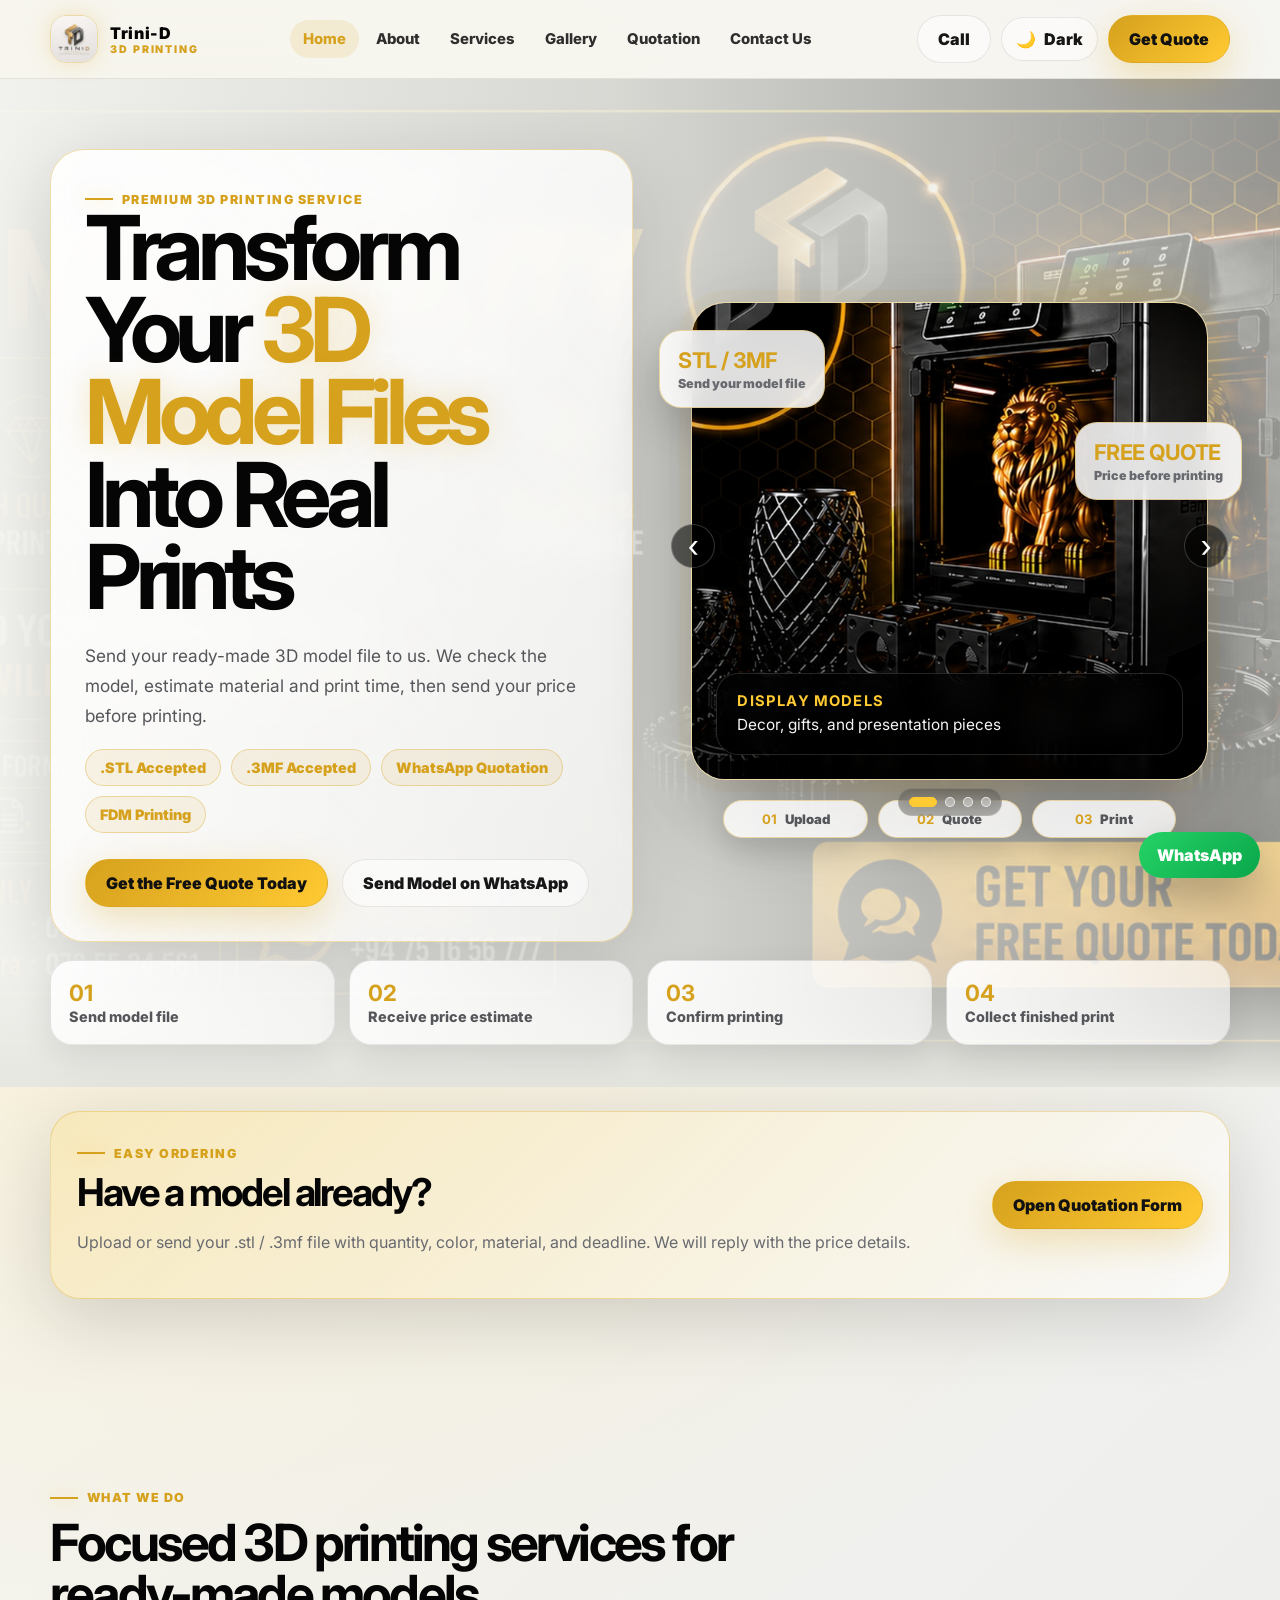
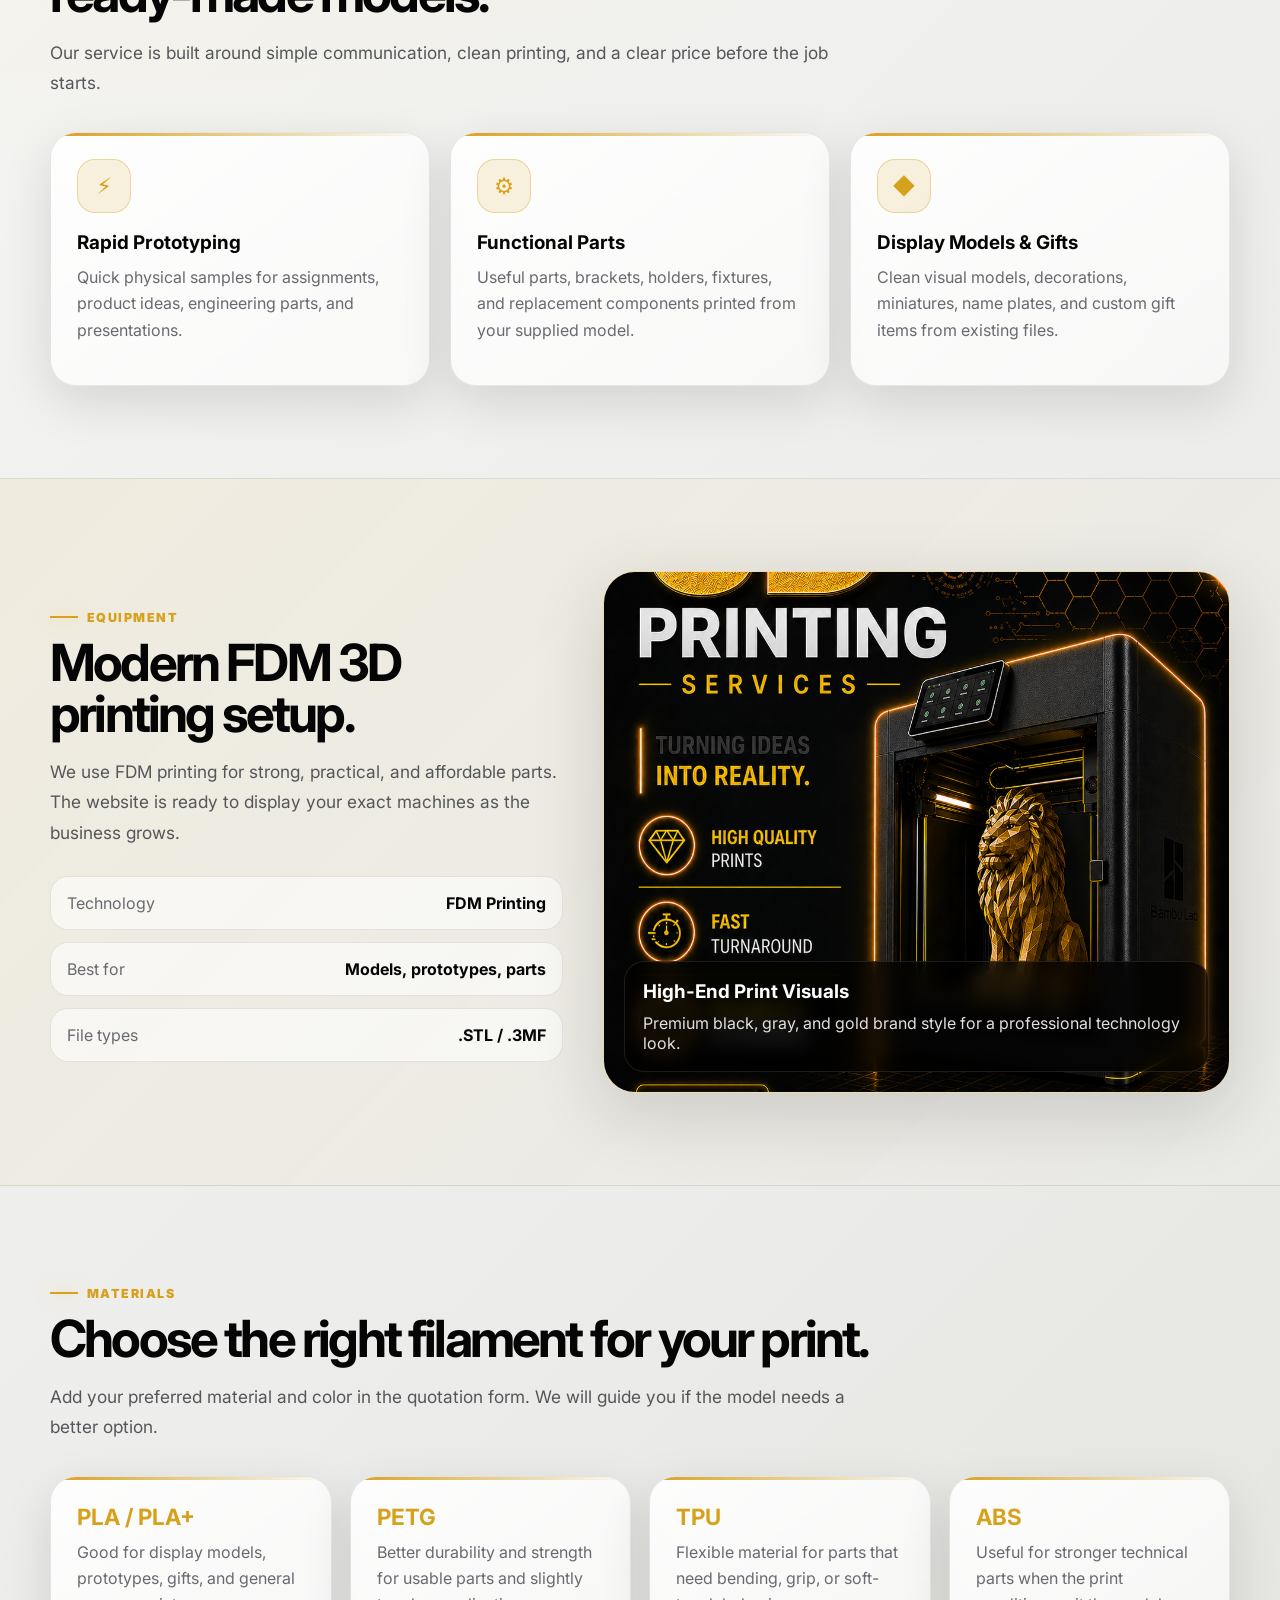
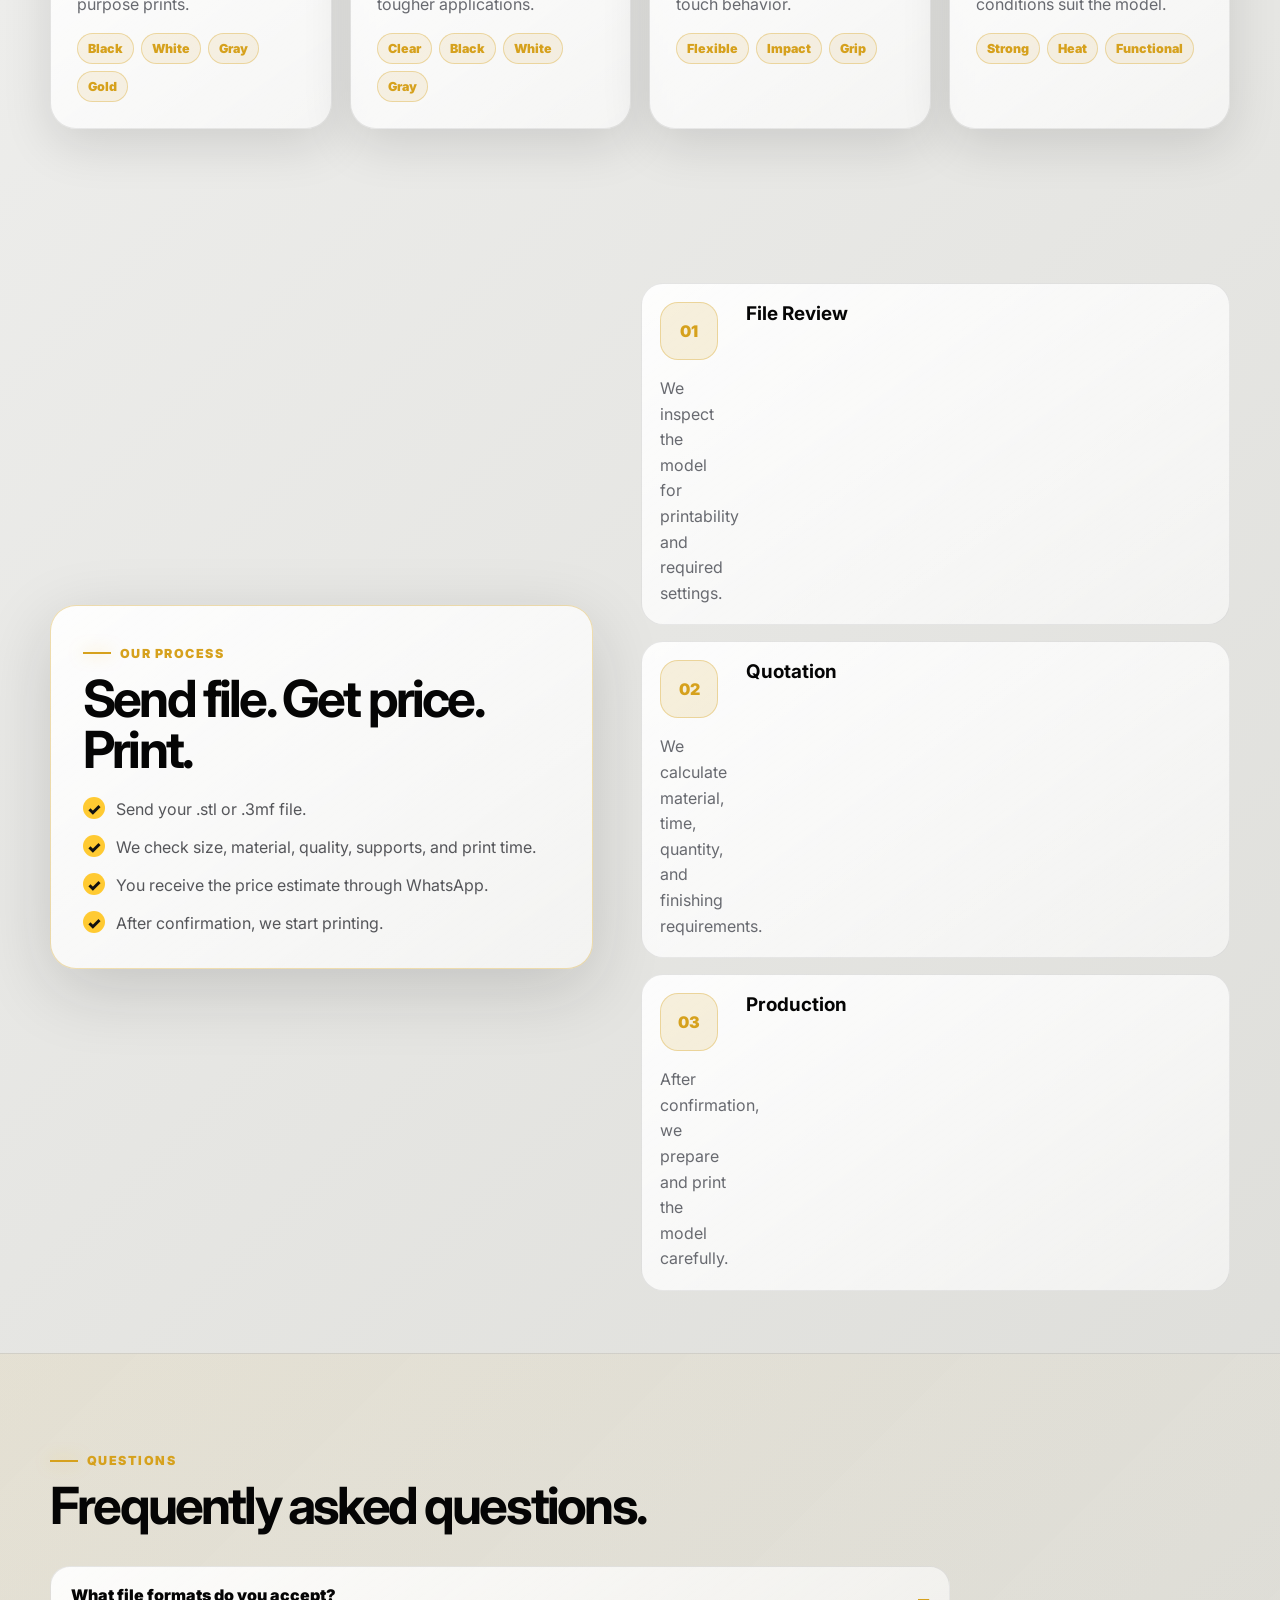
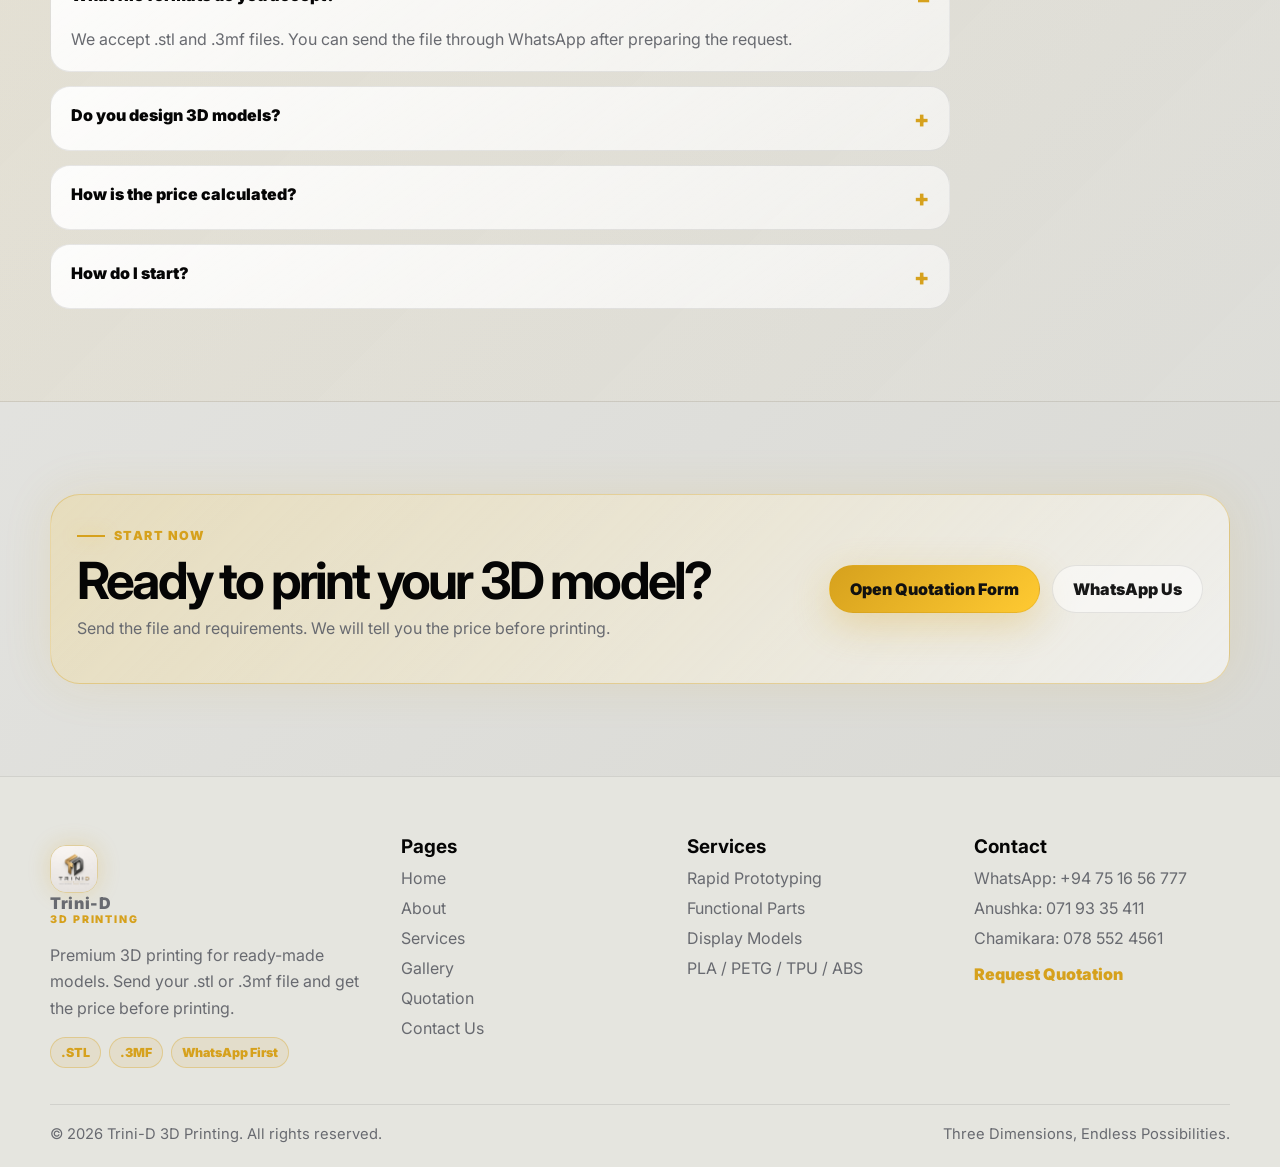
==== index.html @ e6202854 "first upload" ====
<!DOCTYPE html>
<html lang="en" data-theme="light">
<head>
  <meta charset="UTF-8" />
  <meta name="viewport" content="width=device-width, initial-scale=1.0" />
  <meta name="description" content="Premium 3D printing service for ready-made STL and 3MF model files in Sri Lanka." />
  <title>Trini-D 3D Printing Services | Home</title>
  <link rel="preconnect" href="https://fonts.googleapis.com">
  <link rel="preconnect" href="https://fonts.gstatic.com" crossorigin>
  <link href="https://fonts.googleapis.com/css2?family=Inter:wght@400;500;600;700;800;900&display=swap" rel="stylesheet">
  <link rel="stylesheet" href="styles.css" />
</head>
<body>
<header class="site-header" id="top">
  <div class="container nav">
    <a class="brand" href="index.html" aria-label="Trini-D home">
      <img src="assets/logo.jpg" class="brand-logo" alt="Trini-D logo" />
      <span>Trini-D <small>3D PRINTING</small></span>
    </a>
    <nav class="nav-links" aria-label="Primary navigation"><a href="index.html" class="nav-link" data-nav>Home</a><a href="about.html" class="nav-link" data-nav>About</a><a href="services.html" class="nav-link" data-nav>Services</a><a href="gallery.html" class="nav-link" data-nav>Gallery</a><a href="quotation.html" class="nav-link" data-nav>Quotation</a><a href="contact.html" class="nav-link" data-nav>Contact Us</a></nav>
    <div class="nav-cta">
      <a class="btn ghost hide-sm" href="tel:0719335411">Call</a>
      <button class="theme-toggle" id="themeToggle" type="button" aria-label="Switch to dark mode" aria-pressed="false">
        <span class="theme-icon" aria-hidden="true">🌙</span>
        <span class="theme-text">Dark</span>
      </button>
      <a class="btn primary" href="quotation.html">Get Quote</a>
      <button class="menu-btn" id="menuBtn" type="button" aria-label="Open menu" aria-expanded="false">Menu</button>
    </div>
  </div>
  <div class="mobile-menu" id="mobileMenu"><a href="index.html" data-nav>Home</a><a href="about.html" data-nav>About</a><a href="services.html" data-nav>Services</a><a href="gallery.html" data-nav>Gallery</a><a href="quotation.html" data-nav>Quotation</a><a href="contact.html" data-nav>Contact Us</a></div>
</header>

<main>
  <section class="hero" id="home">
    <div class="container hero-grid">
      <div class="hero-card reveal-up">
        <span class="eyebrow">Premium 3D Printing Service</span>
        <h1>Transform Your <span class="gold">3D Model Files</span> Into Real Prints</h1>
        <p class="lead">Send your ready-made 3D model file to us. We check the model, estimate material and print time, then send your price before printing.</p>
        <div class="pill-list">
          <span class="pill">.STL Accepted</span><span class="pill">.3MF Accepted</span><span class="pill">WhatsApp Quotation</span><span class="pill">FDM Printing</span>
        </div>
        <div class="hero-actions">
          <a href="quotation.html" class="btn primary">Get the Free Quote Today</a>
          <a href="https://wa.me/94751656777" target="_blank" class="btn ghost" rel="noopener">Send Model on WhatsApp</a>
        </div>
      </div>
      <div class="hero-visual pro-hero-visual reveal-up" aria-label="3D Print Pro style auto slideshow of 3D printed items">
        <div class="pro-showcase" data-slideshow data-interval="3200">
          <div class="showcase-bg-ring" aria-hidden="true"></div>
          <div class="showcase-grid-glow" aria-hidden="true"></div>

          <div class="showcase-badge badge-file">
            <strong>STL / 3MF</strong>
            <span>Send your model file</span>
          </div>
          <div class="showcase-badge badge-quote">
            <strong>Free Quote</strong>
            <span>Price before printing</span>
          </div>

          <figure class="print-slide pro-slide active">
            <img src="assets/hero-slide-lion-printer.jpg" alt="Golden lion 3D print inside a printer" />
            <figcaption><b>Display Models</b><span>Decor, gifts, and presentation pieces</span></figcaption>
          </figure>
          <figure class="print-slide pro-slide">
            <img src="assets/hero-slide-functional-parts.jpg" alt="Functional 3D printed mechanical parts" />
            <figcaption><b>Functional Parts</b><span>Brackets, holders, fixtures, and prototypes</span></figcaption>
          </figure>
          <figure class="print-slide pro-slide">
            <img src="assets/hero-slide-golden-lion.jpg" alt="Gold 3D printed lion display model" />
            <figcaption><b>Premium Finish</b><span>Clean detail for eye-catching models</span></figcaption>
          </figure>
          <figure class="print-slide pro-slide">
            <img src="assets/hero-slide-display-model.jpg" alt="3D printed model showcase" />
            <figcaption><b>Ready to Print</b><span>Upload your model, get the price, then print</span></figcaption>
          </figure>

          <button class="slide-control prev" type="button" aria-label="Previous 3D printed item">‹</button>
          <button class="slide-control next" type="button" aria-label="Next 3D printed item">›</button>
          <div class="slide-dots" aria-label="Slideshow controls"></div>

          <div class="showcase-steps" aria-hidden="true">
            <span><b>01</b> Upload</span>
            <span><b>02</b> Quote</span>
            <span><b>03</b> Print</span>
          </div>
        </div>
      </div>
    </div>
    <div class="container hero-metrics reveal-up">
      <div><b>01</b><span>Send model file</span></div>
      <div><b>02</b><span>Receive price estimate</span></div>
      <div><b>03</b><span>Confirm printing</span></div>
      <div><b>04</b><span>Collect finished print</span></div>
    </div>
  </section>

  <section class="section no-top">
    <div class="container launch-card reveal-up">
      <div>
        <span class="eyebrow">Easy Ordering</span>
        <h2>Have a model already?</h2>
        <p class="muted">Upload or send your .stl / .3mf file with quantity, color, material, and deadline. We will reply with the price details.</p>
      </div>
      <a href="quotation.html" class="btn primary">Open Quotation Form</a>
    </div>
  </section>

  <section class="section" id="services-preview">
    <div class="container">
      <div class="section-head reveal-up">
        <span class="eyebrow">What We Do</span>
        <h2>Focused 3D printing services for ready-made models.</h2>
        <p class="lead">Our service is built around simple communication, clean printing, and a clear price before the job starts.</p>
      </div>
      <div class="card-grid reveal-up">
        <article class="service-card" id="rapid"><div class="icon">⚡</div><h3>Rapid Prototyping</h3><p class="muted">Quick physical samples for assignments, product ideas, engineering parts, and presentations.</p></article>
        <article class="service-card" id="parts"><div class="icon">⚙</div><h3>Functional Parts</h3><p class="muted">Useful parts, brackets, holders, fixtures, and replacement components printed from your supplied model.</p></article>
        <article class="service-card" id="models"><div class="icon">◆</div><h3>Display Models & Gifts</h3><p class="muted">Clean visual models, decorations, miniatures, name plates, and custom gift items from existing files.</p></article>
      </div>
    </div>
  </section>

  <section class="section alt-section">
    <div class="container equipment-grid">
      <div class="reveal-up">
        <span class="eyebrow">Equipment</span>
        <h2>Modern FDM 3D printing setup.</h2>
        <p class="lead">We use FDM printing for strong, practical, and affordable parts. The website is ready to display your exact machines as the business grows.</p>
        <div class="spec-list">
          <div><span>Technology</span><b>FDM Printing</b></div>
          <div><span>Best for</span><b>Models, prototypes, parts</b></div>
          <div><span>File types</span><b>.STL / .3MF</b></div>
        </div>
      </div>
      <div class="machine-card reveal-up">
        <img src="assets/printer-lion.png" alt="3D printer with golden lion model" />
        <div class="machine-copy"><h3>High-End Print Visuals</h3><p>Premium black, gray, and gold brand style for a professional technology look.</p></div>
      </div>
    </div>
  </section>

  <section class="section" id="materials">
    <div class="container">
      <div class="section-head reveal-up">
        <span class="eyebrow">Materials</span>
        <h2>Choose the right filament for your print.</h2>
        <p class="lead">Add your preferred material and color in the quotation form. We will guide you if the model needs a better option.</p>
      </div>
      <div class="material-grid reveal-up">
        <article class="material-card"><h3>PLA / PLA+</h3><p>Good for display models, prototypes, gifts, and general purpose prints.</p><div><span>Black</span><span>White</span><span>Gray</span><span>Gold</span></div></article>
        <article class="material-card"><h3>PETG</h3><p>Better durability and strength for usable parts and slightly tougher applications.</p><div><span>Clear</span><span>Black</span><span>White</span><span>Gray</span></div></article>
        <article class="material-card"><h3>TPU</h3><p>Flexible material for parts that need bending, grip, or soft-touch behavior.</p><div><span>Flexible</span><span>Impact</span><span>Grip</span></div></article>
        <article class="material-card"><h3>ABS</h3><p>Useful for stronger technical parts when the print conditions suit the model.</p><div><span>Strong</span><span>Heat</span><span>Functional</span></div></article>
      </div>
    </div>
  </section>

  <section class="section compact">
    <div class="container split">
      <div class="glass-panel reveal-up">
        <span class="eyebrow">Our Process</span>
        <h2>Send file. Get price. Print.</h2>
        <div class="check-list">
          <div>Send your .stl or .3mf file.</div>
          <div>We check size, material, quality, supports, and print time.</div>
          <div>You receive the price estimate through WhatsApp.</div>
          <div>After confirmation, we start printing.</div>
        </div>
      </div>
      <div class="process-timeline reveal-up">
        <article><span>01</span><h3>File Review</h3><p>We inspect the model for printability and required settings.</p></article>
        <article><span>02</span><h3>Quotation</h3><p>We calculate material, time, quantity, and finishing requirements.</p></article>
        <article><span>03</span><h3>Production</h3><p>After confirmation, we prepare and print the model carefully.</p></article>
      </div>
    </div>
  </section>

  <section class="section alt-section">
    <div class="container">
      <div class="section-head reveal-up">
        <span class="eyebrow">Questions</span>
        <h2>Frequently asked questions.</h2>
      </div>
      <div class="faq reveal-up">
        <details open><summary>What file formats do you accept?</summary><p>We accept .stl and .3mf files. You can send the file through WhatsApp after preparing the request.</p></details>
        <details><summary>Do you design 3D models?</summary><p>Our website focuses on printing ready-made 3D model files. Customers should send the model they want to print.</p></details>
        <details><summary>How is the price calculated?</summary><p>Price depends on material type, model size, filament amount, print time, quantity, and complexity.</p></details>
        <details><summary>How do I start?</summary><p>Open the quotation form or message us on WhatsApp with your model file and requirements.</p></details>
      </div>
    </div>
  </section>

  <section class="section">
    <div class="container">
      <div class="quote-strip reveal-up">
        <div><span class="eyebrow">Start Now</span><h2>Ready to print your 3D model?</h2><p class="muted">Send the file and requirements. We will tell you the price before printing.</p></div>
        <div class="quote-actions"><a href="quotation.html" class="btn primary">Open Quotation Form</a><a href="https://wa.me/94751656777" class="btn ghost" target="_blank" rel="noopener">WhatsApp Us</a></div>
      </div>
    </div>
  </section>
</main>
<a class="floating-whatsapp" href="https://wa.me/94751656777" target="_blank" rel="noopener" aria-label="Chat on WhatsApp">
  <span>WhatsApp</span>
</a>
<footer class="footer">
  <div class="container footer-grid">
    <div>
      <a class="brand" href="index.html"><img src="assets/logo.jpg" class="brand-logo" alt="Trini-D logo"><span>Trini-D <small>3D PRINTING</small></span></a>
      <p class="muted footer-text">Premium 3D printing for ready-made models. Send your .stl or .3mf file and get the price before printing.</p>
      <div class="social-pills"><span>.STL</span><span>.3MF</span><span>WhatsApp First</span></div>
    </div>
    <div>
      <h3>Pages</h3>
      <a href="index.html">Home</a><a href="about.html">About</a><a href="services.html">Services</a><a href="gallery.html">Gallery</a><a href="quotation.html">Quotation</a><a href="contact.html">Contact Us</a>
    </div>
    <div>
      <h3>Services</h3>
      <a href="services.html#rapid">Rapid Prototyping</a>
      <a href="services.html#parts">Functional Parts</a>
      <a href="services.html#models">Display Models</a>
      <a href="services.html#materials">PLA / PETG / TPU / ABS</a>
    </div>
    <div>
      <h3>Contact</h3>
      <a href="https://wa.me/94751656777" target="_blank" rel="noopener">WhatsApp: +94 75 16 56 777</a>
      <a href="tel:0719335411">Anushka: 071 93 35 411</a>
      <a href="tel:0785524561">Chamikara: 078 552 4561</a>
      <a href="quotation.html" class="footer-quote">Request Quotation</a>
    </div>
  </div>
  <div class="container footer-bottom">
    <span>© <span id="year"></span> Trini-D 3D Printing. All rights reserved.</span>
    <span>Three Dimensions, Endless Possibilities.</span>
  </div>
</footer>
<script src="script.js"></script>
</body>
</html>
---- styles.css ----
:root{
  color-scheme:light;
  --black:#070707;
  --black-2:#101010;
  --graphite:#1b1b1d;
  --gray:#7f7f7f;
  --soft-gray:#f4f4f1;
  --white:#ffffff;
  --gold:#d6a11d;
  --gold-2:#ffca32;
  --yellow:#ffe06a;
  --text:#151515;
  --text-strong:#050505;
  --text-soft:#55565a;
  --muted:#686a70;
  --page-bg:radial-gradient(circle at 12% 8%,rgba(255,202,50,.22),transparent 23%),linear-gradient(135deg,#fafaf7 0%,#ededeb 44%,#d7d7d2 100%);
  --section-bg:transparent;
  --card-bg:linear-gradient(145deg,rgba(255,255,255,.9),rgba(255,255,255,.55));
  --card-bg-strong:rgba(255,255,255,.9);
  --header-bg:rgba(246,246,242,.82);
  --mobile-bg:rgba(255,255,255,.97);
  --footer-bg:#e5e5df;
  --line:rgba(214,161,29,.34);
  --line-soft:rgba(20,20,20,.09);
  --glass:rgba(255,255,255,.58);
  --shadow:0 20px 70px rgba(25,25,25,.16);
  --radius:26px;
  --radius-sm:18px;
  --max:1180px;
  --hero-bg:linear-gradient(90deg,rgba(246,246,242,.98) 0%,rgba(239,239,234,.9) 48%,rgba(239,239,234,.62)),url('assets/banner-dark.png') center/cover no-repeat;
  --hero-fade:linear-gradient(transparent,#e7e7e2);
  --input-bg:rgba(255,255,255,.74);
  --input-text:#151515;
  --input-border:rgba(20,20,20,.12);
  --btn-ghost-bg:rgba(255,255,255,.52);
  --btn-ghost-text:#171717;
  --nav-link:#2e2e2e;
}
:root[data-theme="dark"]{
  color-scheme:dark;
  --text:#ffffff;
  --text-strong:#ffffff;
  --text-soft:#d7d7d7;
  --muted:#b8b8b8;
  --page-bg:radial-gradient(circle at 12% 8%,rgba(214,161,29,.16),transparent 25%),linear-gradient(135deg,#050505,#121212 45%,#1f1f21);
  --card-bg:linear-gradient(145deg,rgba(255,255,255,.08),rgba(255,255,255,.025));
  --card-bg-strong:rgba(10,10,10,.92);
  --header-bg:rgba(6,6,6,.72);
  --mobile-bg:rgba(10,10,10,.96);
  --footer-bg:#050505;
  --line:rgba(214,161,29,.3);
  --line-soft:rgba(255,255,255,.08);
  --glass:rgba(255,255,255,.06);
  --shadow:0 20px 80px rgba(0,0,0,.35);
  --hero-bg:linear-gradient(90deg,rgba(0,0,0,.92) 0%,rgba(0,0,0,.7) 48%,rgba(0,0,0,.28)),url('assets/banner-dark.png') center/cover no-repeat;
  --hero-fade:linear-gradient(transparent,var(--black));
  --input-bg:rgba(255,255,255,.06);
  --input-text:#ffffff;
  --input-border:rgba(255,255,255,.12);
  --btn-ghost-bg:rgba(255,255,255,.05);
  --btn-ghost-text:#ffffff;
  --nav-link:#dedede;
}
*{box-sizing:border-box}
html{scroll-behavior:smooth}
body{margin:0;font-family:'Inter',system-ui,-apple-system,BlinkMacSystemFont,'Segoe UI',sans-serif;background:var(--page-bg);color:var(--text);overflow-x:hidden;transition:background .25s ease,color .25s ease}
a{color:inherit;text-decoration:none}img{max-width:100%;display:block}button,input,select,textarea{font:inherit}.container{width:min(var(--max),calc(100% - 36px));margin:auto}.section{padding:92px 0;position:relative}.section.compact{padding:62px 0}.section.no-top{padding-top:24px}.alt-section{background:linear-gradient(135deg,rgba(214,161,29,.08),rgba(255,255,255,.05));border-block:1px solid var(--line-soft)}.eyebrow{display:inline-flex;gap:9px;align-items:center;color:var(--gold);text-transform:uppercase;font-weight:900;letter-spacing:.12em;font-size:.78rem}.eyebrow:before{content:"";width:28px;height:2px;background:var(--gold);box-shadow:0 0 15px rgba(255,202,50,.55)}h1,h2,h3,p{margin-top:0}h1{font-size:clamp(3rem,7vw,6.8rem);line-height:.92;letter-spacing:-.07em;margin-bottom:22px;color:var(--text-strong)}h2{font-size:clamp(2rem,4vw,4.1rem);line-height:1;letter-spacing:-.055em;margin:12px 0 18px;color:var(--text-strong)}h3{font-size:1.18rem;margin-bottom:10px;color:var(--text-strong)}.gold{color:var(--gold);text-shadow:0 0 30px rgba(214,161,29,.26)}.lead{font-size:1.08rem;line-height:1.75;color:var(--text-soft)}.muted{color:var(--muted);line-height:1.65}.section-head{max-width:820px;margin-bottom:34px}.btn{display:inline-flex;align-items:center;justify-content:center;gap:10px;border-radius:999px;padding:13px 20px;font-weight:900;border:1px solid var(--line);transition:.22s ease;cursor:pointer}.btn.primary{background:linear-gradient(135deg,var(--gold),var(--gold-2));color:#111;box-shadow:0 12px 38px rgba(214,161,29,.3)}.btn.primary:hover{transform:translateY(-2px);box-shadow:0 18px 48px rgba(214,161,29,.42)}.btn.ghost{background:var(--btn-ghost-bg);color:var(--btn-ghost-text);border-color:var(--line-soft)}.btn.ghost:hover{border-color:var(--gold);color:var(--gold)}
.site-header{position:sticky;top:0;z-index:50;background:var(--header-bg);backdrop-filter:blur(22px);border-bottom:1px solid var(--line-soft)}.nav{height:78px;display:flex;align-items:center;justify-content:space-between;gap:18px}.brand{display:flex;align-items:center;gap:12px;font-weight:900;letter-spacing:.04em;color:var(--text-strong)}.brand-logo{width:48px;height:48px;border-radius:16px;object-fit:cover;border:1px solid var(--line);box-shadow:0 0 22px rgba(214,161,29,.22)}.brand small{display:block;font-size:.66rem;color:var(--gold);letter-spacing:.18em}.nav-links{display:flex;align-items:center;gap:4px}.nav-link{padding:10px 13px;border-radius:999px;font-weight:800;color:var(--nav-link);font-size:.93rem}.nav-link:hover,.nav-link.active{background:rgba(214,161,29,.13);color:var(--gold)}.nav-cta{display:flex;align-items:center;gap:10px}.theme-toggle,.menu-btn{border:1px solid var(--line-soft);background:var(--btn-ghost-bg);color:var(--btn-ghost-text);border-radius:999px;padding:11px 14px;font-weight:900;cursor:pointer;display:inline-flex;align-items:center;gap:8px}.theme-toggle:hover,.menu-btn:hover{border-color:var(--gold);color:var(--gold)}.menu-btn{display:none}.mobile-menu{display:none;background:var(--mobile-bg);border-bottom:1px solid var(--line-soft);padding:12px 18px}.mobile-menu.show{display:grid}.mobile-menu a{padding:14px;border-radius:16px;font-weight:900}.mobile-menu a.active,.mobile-menu a:hover{background:rgba(214,161,29,.12);color:var(--gold)}
.hero{min-height:calc(100vh - 78px);display:grid;align-items:center;padding:70px 0 42px;background:var(--hero-bg);position:relative;overflow:hidden}.hero:after{content:"";position:absolute;inset:auto 0 0;height:130px;background:var(--hero-fade);pointer-events:none}.hero-grid{display:grid;grid-template-columns:1.02fr .98fr;gap:36px;align-items:center;position:relative;z-index:1}.hero-card{border:1px solid var(--line);background:var(--card-bg);padding:34px;border-radius:34px;box-shadow:var(--shadow);backdrop-filter:blur(14px)}.hero-actions{display:flex;gap:14px;flex-wrap:wrap;margin-top:26px}.hero-visual{min-height:500px;position:relative}.hero-printer{position:absolute;right:0;bottom:28px;width:min(580px,100%);border-radius:30px;overflow:hidden;border:1px solid rgba(255,202,50,.36);box-shadow:0 30px 80px rgba(0,0,0,.24),0 0 60px rgba(255,202,50,.18)}.orbit-card{position:absolute;z-index:2;display:grid;gap:2px;min-width:132px;padding:16px;border-radius:20px;background:var(--card-bg-strong);border:1px solid var(--line);box-shadow:0 16px 45px rgba(0,0,0,.16)}.orbit-card b{font-size:1.35rem;color:var(--gold)}.orbit-card span{font-size:.78rem;color:var(--muted);font-weight:800}.card-a{top:35px;left:28px}.card-b{right:10px;top:100px}.hero-metrics{position:relative;z-index:2;margin-top:18px;display:grid;grid-template-columns:repeat(4,1fr);gap:14px}.hero-metrics div{border:1px solid var(--line-soft);background:var(--card-bg);border-radius:22px;padding:18px;box-shadow:0 12px 34px rgba(0,0,0,.09)}.hero-metrics b{display:block;font-size:1.4rem;color:var(--gold)}.hero-metrics span{font-weight:800;color:var(--text-soft);font-size:.9rem}
.pill-list{display:flex;flex-wrap:wrap;gap:10px;margin-top:18px}.pill{border:1px solid var(--line);background:rgba(214,161,29,.1);padding:9px 14px;border-radius:999px;color:var(--gold);font-weight:900;font-size:.9rem}.card-grid{display:grid;grid-template-columns:repeat(3,1fr);gap:20px}.service-card,.info-card,.gallery-card,.step-card,.material-card{border:1px solid var(--line-soft);background:var(--card-bg);border-radius:var(--radius);padding:26px;box-shadow:0 16px 50px rgba(0,0,0,.12);position:relative;overflow:hidden}.service-card:before,.info-card:before,.step-card:before,.material-card:before{content:"";position:absolute;inset:0 0 auto 0;height:3px;background:linear-gradient(90deg,var(--gold),transparent)}.icon{width:54px;height:54px;border-radius:18px;display:grid;place-items:center;background:rgba(214,161,29,.14);border:1px solid var(--line);color:var(--gold);font-size:1.4rem;margin-bottom:18px;font-weight:900}.split{display:grid;grid-template-columns:.96fr 1.04fr;gap:48px;align-items:center}.glass-panel{border:1px solid var(--line);background:var(--card-bg);border-radius:var(--radius);padding:32px;box-shadow:var(--shadow)}.check-list{display:grid;gap:13px;margin-top:22px}.check-list div{display:flex;gap:11px;color:var(--text-soft);line-height:1.55}.check-list div:before{content:"✓";color:#111;background:var(--gold-2);width:22px;height:22px;border-radius:50%;display:grid;place-items:center;flex:0 0 auto;font-weight:900}.launch-card{border:1px solid var(--line);background:linear-gradient(135deg,rgba(255,202,50,.19),var(--glass));padding:26px;border-radius:30px;display:flex;align-items:center;justify-content:space-between;gap:20px;box-shadow:var(--shadow)}.launch-card h2{font-size:clamp(1.8rem,3vw,3.2rem)}.equipment-grid{display:grid;grid-template-columns:.9fr 1.1fr;gap:40px;align-items:center}.spec-list{display:grid;gap:12px;margin-top:28px}.spec-list div{display:flex;justify-content:space-between;gap:20px;padding:16px;border-radius:18px;background:var(--glass);border:1px solid var(--line-soft)}.spec-list span{color:var(--muted)}.spec-list b{color:var(--text-strong)}.machine-card{position:relative;border-radius:32px;overflow:hidden;border:1px solid var(--line);box-shadow:var(--shadow);background:var(--card-bg)}.machine-card img{width:100%;height:520px;object-fit:cover}.machine-copy{position:absolute;left:20px;right:20px;bottom:20px;background:rgba(0,0,0,.68);color:#fff;border:1px solid rgba(255,255,255,.1);border-radius:20px;padding:18px;backdrop-filter:blur(10px)}.machine-copy h3{color:#fff}.machine-copy p{color:#e0e0e0;margin:0}.material-grid{display:grid;grid-template-columns:repeat(4,1fr);gap:18px}.material-card h3{font-size:1.4rem;color:var(--gold)}.material-card p{color:var(--muted);line-height:1.6}.material-card div{display:flex;flex-wrap:wrap;gap:7px}.material-card span,.social-pills span{display:inline-flex;border:1px solid var(--line);background:rgba(214,161,29,.1);color:var(--gold);border-radius:999px;padding:7px 10px;font-size:.78rem;font-weight:900}.process{display:grid;grid-template-columns:repeat(4,1fr);gap:18px;counter-reset:step}.step-card{min-height:220px}.step-card:after{counter-increment:step;content:"0" counter(step);position:absolute;right:20px;top:16px;font-size:3.8rem;font-weight:900;color:rgba(214,161,29,.22)}.process-timeline{display:grid;gap:16px}.process-timeline article{display:grid;grid-template-columns:70px 1fr;gap:16px;border:1px solid var(--line-soft);background:var(--card-bg);border-radius:22px;padding:18px}.process-timeline span{width:58px;height:58px;display:grid;place-items:center;border-radius:18px;background:rgba(214,161,29,.14);border:1px solid var(--line);color:var(--gold);font-weight:900}.process-timeline p{margin:0;color:var(--muted);line-height:1.6}.faq{display:grid;gap:14px;max-width:900px}.faq details{border:1px solid var(--line-soft);background:var(--card-bg);border-radius:20px;padding:18px 20px}.faq summary{cursor:pointer;font-weight:900;color:var(--text-strong);list-style:none;display:flex;justify-content:space-between;gap:16px}.faq summary:after{content:"+";color:var(--gold);font-size:1.4rem}.faq details[open] summary:after{content:"–"}.faq p{color:var(--muted);line-height:1.7;margin:14px 0 0}.quote-strip{border:1px solid var(--line);border-radius:30px;background:linear-gradient(135deg,rgba(255,202,50,.19),var(--glass));padding:26px;display:flex;align-items:center;justify-content:space-between;gap:20px;box-shadow:0 0 50px rgba(214,161,29,.12)}.quote-strip h2{margin-bottom:8px}.quote-actions{display:flex;gap:12px;flex-wrap:wrap}.footer{padding:58px 0 24px;background:var(--footer-bg);border-top:1px solid var(--line-soft)}.footer-grid{display:grid;grid-template-columns:1.25fr repeat(3,1fr);gap:30px}.footer a{display:block;color:var(--muted);margin:10px 0}.footer a:hover{color:var(--gold)}.footer-text{margin-top:16px}.footer-quote{margin-top:16px!important;color:var(--gold)!important;font-weight:900}.footer-bottom{border-top:1px solid var(--line-soft);margin-top:36px;padding-top:20px;color:var(--muted);font-size:.92rem;display:flex;justify-content:space-between;gap:20px}.social-pills{display:flex;gap:8px;flex-wrap:wrap;margin-top:16px}.floating-whatsapp{position:fixed;right:20px;bottom:22px;z-index:40;background:linear-gradient(135deg,#25d366,#0aa64b);color:#fff;border-radius:999px;padding:13px 18px;font-weight:900;box-shadow:0 18px 45px rgba(0,0,0,.28)}
.page-hero{padding:86px 0 50px;background:radial-gradient(circle at 70% 20%,rgba(214,161,29,.18),transparent 25%)}.page-hero h1{font-size:clamp(2.2rem,5.5vw,5.4rem)}.breadcrumb{color:var(--muted);margin-bottom:20px}.breadcrumb a{color:var(--gold)}.form-grid{display:grid;grid-template-columns:1fr 1fr;gap:18px}.field{display:grid;gap:8px}.field.full{grid-column:1/-1}.field label{font-weight:900;color:var(--text-strong)}.field input,.field select,.field textarea{width:100%;border:1px solid var(--input-border);background:var(--input-bg);color:var(--input-text);border-radius:16px;padding:14px 15px;outline:none}.field input:focus,.field select:focus,.field textarea:focus{border-color:var(--gold);box-shadow:0 0 0 4px rgba(214,161,29,.12)}.field select option{color:#111;background:#fff}.file-box{position:relative;border:1px dashed var(--line);background:rgba(214,161,29,.08);border-radius:18px;padding:18px;display:grid;place-items:center;text-align:center;cursor:pointer}.file-box input{position:absolute;inset:0;opacity:0;cursor:pointer}.file-box span{font-weight:900;color:var(--gold)}.quote-output{padding:20px;border-radius:20px;background:rgba(214,161,29,.12);border:1px solid var(--line);margin-top:18px;color:var(--text);line-height:1.7}.quote-output+.btn{margin-top:18px}.contact-grid{display:grid;grid-template-columns:repeat(3,1fr);gap:20px}.map-placeholder{height:320px;border-radius:var(--radius);background:linear-gradient(135deg,rgba(214,161,29,.12),var(--glass)),radial-gradient(circle at 35% 55%,rgba(255,202,50,.3),transparent 20%);border:1px solid var(--line);display:grid;place-items:center;text-align:center;color:var(--text-soft);margin-top:24px}.contact-mini{margin-top:26px;border:1px solid var(--line);border-radius:24px;padding:22px;background:var(--card-bg)}.contact-mini a{display:block;color:var(--muted);margin:10px 0;font-weight:800}.contact-mini a:hover{color:var(--gold)}.gallery-grid{display:grid;grid-template-columns:1.1fr .9fr .9fr;gap:18px}.gallery-card{min-height:240px;padding:0;overflow:hidden}.gallery-card img{width:100%;height:100%;object-fit:cover;transition:.35s}.gallery-card:hover img{transform:scale(1.05)}.gallery-card.big{grid-row:span 2}.gallery-caption{position:absolute;inset:auto 12px 12px 12px;background:rgba(0,0,0,.72);border:1px solid rgba(255,255,255,.08);border-radius:16px;padding:14px;color:#fff}.gallery-caption h3{margin:0 0 4px;color:#fff}.gallery-caption p{margin:0;color:#cfcfcf;font-size:.9rem}.brand-story{display:grid;grid-template-columns:220px 1fr;gap:28px;align-items:center;border:1px solid var(--line);background:var(--card-bg);border-radius:32px;padding:26px;box-shadow:var(--shadow)}.brand-story img{border-radius:28px;border:1px solid var(--line)}
@media(max-width:1040px){.nav-links,.nav-cta .hide-sm{display:none}.menu-btn{display:inline-flex}.hero-grid,.split,.equipment-grid{grid-template-columns:1fr}.hero-visual{min-height:430px}.card-grid,.process,.contact-grid{grid-template-columns:1fr 1fr}.material-grid{grid-template-columns:1fr 1fr}.gallery-grid{grid-template-columns:1fr 1fr}.footer-grid{grid-template-columns:1fr 1fr}.hero-metrics{grid-template-columns:1fr 1fr}.machine-card img{height:460px}}
@media(max-width:680px){.container{width:min(100% - 24px,var(--max))}.section{padding:64px 0}.nav{height:70px;gap:10px}.brand span{font-size:.88rem}.brand-logo{width:38px;height:38px}.theme-toggle{padding:10px 12px}.theme-toggle .theme-text{display:none}.hero{padding-top:44px;min-height:auto}.hero-card{padding:22px;border-radius:26px}h1{font-size:3.05rem}.hero-actions,.quote-actions{flex-direction:column}.hero-actions .btn,.quote-actions .btn{width:100%}.hero-metrics,.card-grid,.process,.gallery-grid,.contact-grid,.form-grid,.footer-grid,.material-grid{grid-template-columns:1fr}.gallery-card.big{grid-row:auto}.quote-strip,.launch-card{flex-direction:column;align-items:flex-start}.footer-bottom{flex-direction:column}.orbit-card{display:none}.hero-printer{position:relative;margin-top:20px;bottom:auto}.hero-visual{min-height:auto}.machine-card img{height:360px}.process-timeline article{grid-template-columns:1fr}.brand-story{grid-template-columns:1fr}.floating-whatsapp{right:12px;bottom:12px;padding:12px 14px}.floating-whatsapp span{font-size:.9rem}}

/* Hero auto slideshow for 3D printed item photos */
.hero-showcase{
  display:flex;
  align-items:center;
  justify-content:center;
  overflow:visible;
}
.print-slideshow{
  position:relative;
  width:min(100%, 680px);
  aspect-ratio: 16 / 11;
  border-radius:34px;
  overflow:hidden;
  border:1px solid rgba(214,161,29,.38);
  background:linear-gradient(135deg, rgba(214,161,29,.12), var(--card-bg));
  box-shadow:0 30px 90px rgba(0,0,0,.24), 0 0 0 10px rgba(214,161,29,.045);
  isolation:isolate;
}
.print-slideshow::before{
  content:"";
  position:absolute;
  inset:0;
  z-index:3;
  pointer-events:none;
  background:radial-gradient(circle at 75% 20%, rgba(255,202,50,.22), transparent 26%),
             linear-gradient(180deg, transparent 52%, rgba(0,0,0,.72));
}
.print-slide{
  position:absolute;
  inset:0;
  margin:0;
  opacity:0;
  transform:scale(1.04);
  transition:opacity .8s ease, transform 3.8s ease;
}
.print-slide.active{
  opacity:1;
  transform:scale(1);
}
.print-slide img{
  width:100%;
  height:100%;
  object-fit:cover;
  display:block;
}
.print-slide figcaption{
  position:absolute;
  left:22px;
  right:22px;
  bottom:20px;
  z-index:4;
  color:#fff;
  display:grid;
  gap:4px;
  padding:16px 18px;
  border-radius:20px;
  background:linear-gradient(135deg, rgba(0,0,0,.76), rgba(0,0,0,.38));
  border:1px solid rgba(255,255,255,.14);
  backdrop-filter:blur(12px);
}
.print-slide figcaption b{
  color:var(--gold-2);
  text-transform:uppercase;
  letter-spacing:.08em;
  font-size:.9rem;
}
.print-slide figcaption span{
  color:#f2f2f2;
  font-size:.94rem;
  line-height:1.45;
}
.slide-control{
  position:absolute;
  top:50%;
  transform:translateY(-50%);
  z-index:5;
  width:44px;
  height:44px;
  border-radius:50%;
  border:1px solid rgba(255,255,255,.22);
  background:rgba(0,0,0,.45);
  color:#fff;
  font-size:2rem;
  line-height:1;
  cursor:pointer;
  display:grid;
  place-items:center;
  transition:.25s ease;
}
.slide-control:hover{
  background:var(--gold);
  color:#111;
  transform:translateY(-50%) scale(1.06);
}
.slide-control.prev{left:14px;}
.slide-control.next{right:14px;}
.slide-dots{
  position:absolute;
  z-index:5;
  right:22px;
  top:20px;
  display:flex;
  gap:8px;
}
.slide-dot{
  width:10px;
  height:10px;
  border-radius:999px;
  border:1px solid rgba(255,255,255,.7);
  background:rgba(255,255,255,.35);
  cursor:pointer;
  transition:.25s ease;
  padding:0;
}
.slide-dot.active{
  width:28px;
  border-color:var(--gold-2);
  background:var(--gold-2);
}
@media(max-width:1040px){
  .print-slideshow{width:min(100%,720px);}
}
@media(max-width:680px){
  .print-slideshow{border-radius:24px;aspect-ratio:4/3;}
  .print-slide figcaption{left:14px;right:14px;bottom:14px;padding:13px 14px;}
  .slide-control{width:38px;height:38px;font-size:1.6rem;}
}

/* 3DPrintPro-inspired right-side hero slideshow */
.pro-hero-visual{
  min-height:560px;
  display:grid;
  place-items:center;
  overflow:visible;
}
.pro-showcase{
  position:relative;
  width:min(100%, 640px);
  min-height:560px;
  border-radius:38px;
  isolation:isolate;
  overflow:visible;
}
.showcase-bg-ring{
  position:absolute;
  inset:52px 42px 68px 42px;
  border:1px solid rgba(214,161,29,.34);
  border-radius:42px;
  background:linear-gradient(135deg, rgba(255,255,255,.56), rgba(255,255,255,.12));
  box-shadow:0 28px 90px rgba(0,0,0,.16), inset 0 0 60px rgba(255,202,50,.08);
  backdrop-filter:blur(18px);
  transform:rotate(-1.5deg);
  z-index:0;
}
:root[data-theme="dark"] .showcase-bg-ring{
  background:linear-gradient(135deg, rgba(255,255,255,.08), rgba(255,255,255,.02));
  box-shadow:0 28px 90px rgba(0,0,0,.38), inset 0 0 70px rgba(255,202,50,.08);
}
.showcase-grid-glow{
  position:absolute;
  inset:0;
  z-index:-1;
  background:
    radial-gradient(circle at 76% 18%, rgba(255,202,50,.28), transparent 24%),
    radial-gradient(circle at 46% 84%, rgba(214,161,29,.18), transparent 25%);
  filter:blur(2px);
  pointer-events:none;
}
.pro-slide{
  position:absolute;
  left:22px;
  right:22px;
  top:36px;
  bottom:46px;
  margin:0;
  opacity:0;
  transform:translateX(28px) scale(.96) rotate(1deg);
  transition:opacity .75s ease, transform .75s ease;
  border-radius:34px;
  overflow:hidden;
  background:var(--card-bg-strong);
  border:1px solid rgba(214,161,29,.38);
  box-shadow:0 34px 90px rgba(0,0,0,.24), 0 0 0 12px rgba(214,161,29,.05);
}
.pro-slide.active{
  opacity:1;
  transform:translateX(0) scale(1) rotate(0deg);
  z-index:2;
}
.pro-slide img{
  width:100%;
  height:100%;
  object-fit:cover;
  display:block;
}
.pro-slide::after{
  content:"";
  position:absolute;
  inset:0;
  background:linear-gradient(180deg, transparent 48%, rgba(0,0,0,.82));
  pointer-events:none;
}
.pro-slide figcaption{
  position:absolute;
  left:24px;
  right:24px;
  bottom:24px;
  z-index:4;
  display:grid;
  gap:4px;
  padding:18px 20px;
  border-radius:22px;
  background:linear-gradient(135deg, rgba(0,0,0,.82), rgba(0,0,0,.44));
  color:#fff;
  border:1px solid rgba(255,255,255,.14);
  backdrop-filter:blur(12px);
}
.pro-slide figcaption b{
  color:var(--gold-2);
  text-transform:uppercase;
  letter-spacing:.08em;
  font-size:.92rem;
}
.pro-slide figcaption span{
  color:#f4f4f4;
  font-size:.96rem;
  line-height:1.42;
}
.showcase-badge{
  position:absolute;
  z-index:6;
  display:grid;
  gap:3px;
  min-width:140px;
  padding:16px 18px;
  border-radius:22px;
  background:rgba(255,255,255,.86);
  border:1px solid rgba(214,161,29,.38);
  box-shadow:0 18px 45px rgba(0,0,0,.18);
  backdrop-filter:blur(14px);
}
:root[data-theme="dark"] .showcase-badge{
  background:rgba(15,15,15,.78);
}
.showcase-badge strong{
  color:var(--gold);
  font-size:1.35rem;
  letter-spacing:-.03em;
  text-transform:uppercase;
}
.showcase-badge span{
  color:var(--muted);
  font-weight:900;
  font-size:.78rem;
}
.badge-file{left:-10px;top:64px;}
.badge-quote{right:-12px;top:156px;}
.pro-showcase .slide-control{
  z-index:8;
  background:rgba(0,0,0,.56);
  border:1px solid rgba(255,255,255,.2);
}
.pro-showcase .slide-control.prev{left:2px;}
.pro-showcase .slide-control.next{right:2px;}
.pro-showcase .slide-dots{
  top:auto;
  right:auto;
  bottom:10px;
  left:50%;
  transform:translateX(-50%);
  z-index:8;
  background:rgba(0,0,0,.28);
  padding:8px 10px;
  border-radius:999px;
  border:1px solid rgba(255,255,255,.14);
  backdrop-filter:blur(10px);
}
.showcase-steps{
  position:absolute;
  z-index:7;
  left:54px;
  right:54px;
  bottom:-12px;
  display:grid;
  grid-template-columns:repeat(3,1fr);
  gap:10px;
}
.showcase-steps span{
  display:flex;
  align-items:center;
  justify-content:center;
  gap:8px;
  border:1px solid rgba(214,161,29,.36);
  background:rgba(255,255,255,.82);
  color:var(--text-soft);
  border-radius:999px;
  padding:10px 12px;
  font-size:.82rem;
  font-weight:900;
  box-shadow:0 12px 32px rgba(0,0,0,.12);
}
:root[data-theme="dark"] .showcase-steps span{
  background:rgba(12,12,12,.8);
}
.showcase-steps b{color:var(--gold);}
@media(max-width:1040px){
  .pro-hero-visual{min-height:560px;}
  .pro-showcase{width:min(100%,760px);}
}
@media(max-width:680px){
  .pro-hero-visual{min-height:480px;}
  .pro-showcase{min-height:480px;}
  .pro-slide{left:0;right:0;top:44px;bottom:54px;border-radius:26px;}
  .showcase-bg-ring{inset:70px 10px 74px 10px;border-radius:28px;}
  .showcase-badge{min-width:118px;padding:12px 14px;border-radius:18px;}
  .showcase-badge strong{font-size:1rem;}
  .badge-file{left:10px;top:0;}
  .badge-quote{right:10px;top:10px;}
  .pro-slide figcaption{left:16px;right:16px;bottom:16px;padding:14px 16px;}
  .showcase-steps{left:8px;right:8px;bottom:0;grid-template-columns:1fr 1fr 1fr;gap:6px;}
  .showcase-steps span{font-size:.72rem;padding:9px 7px;}
}
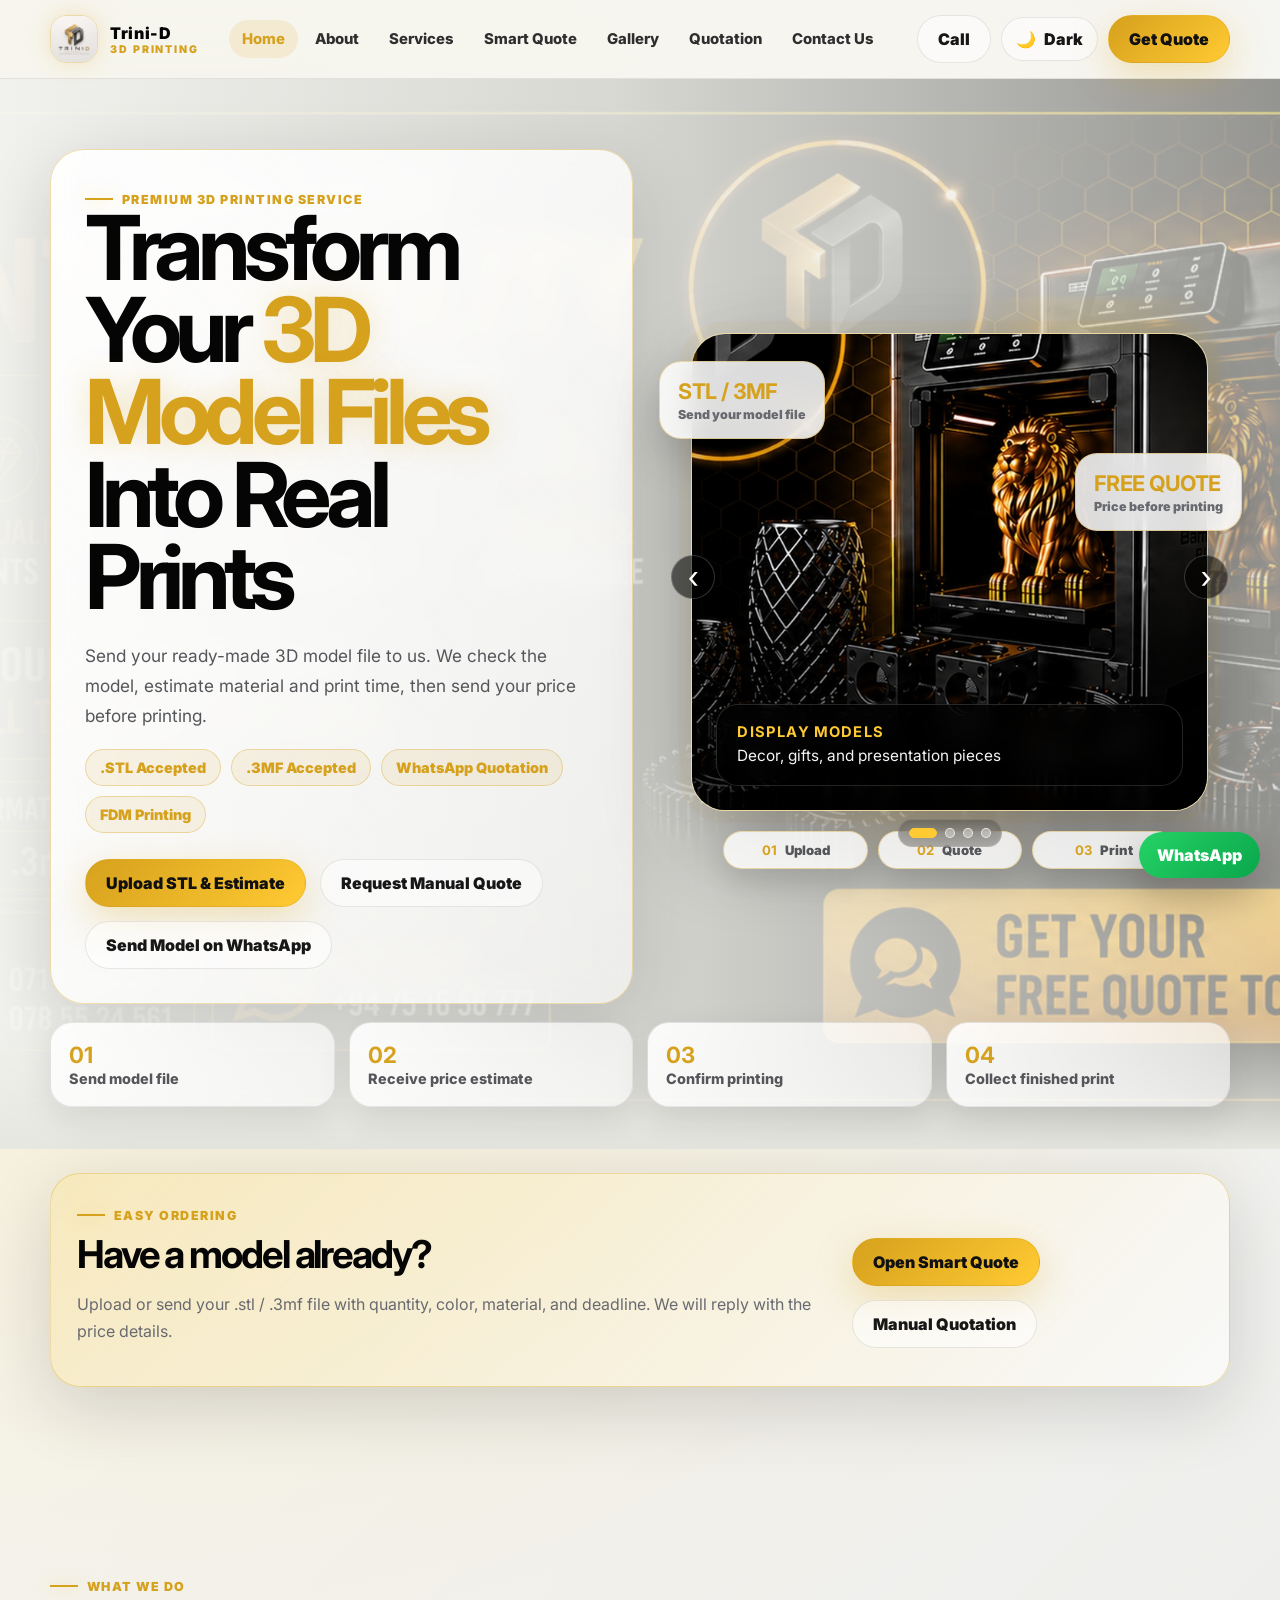
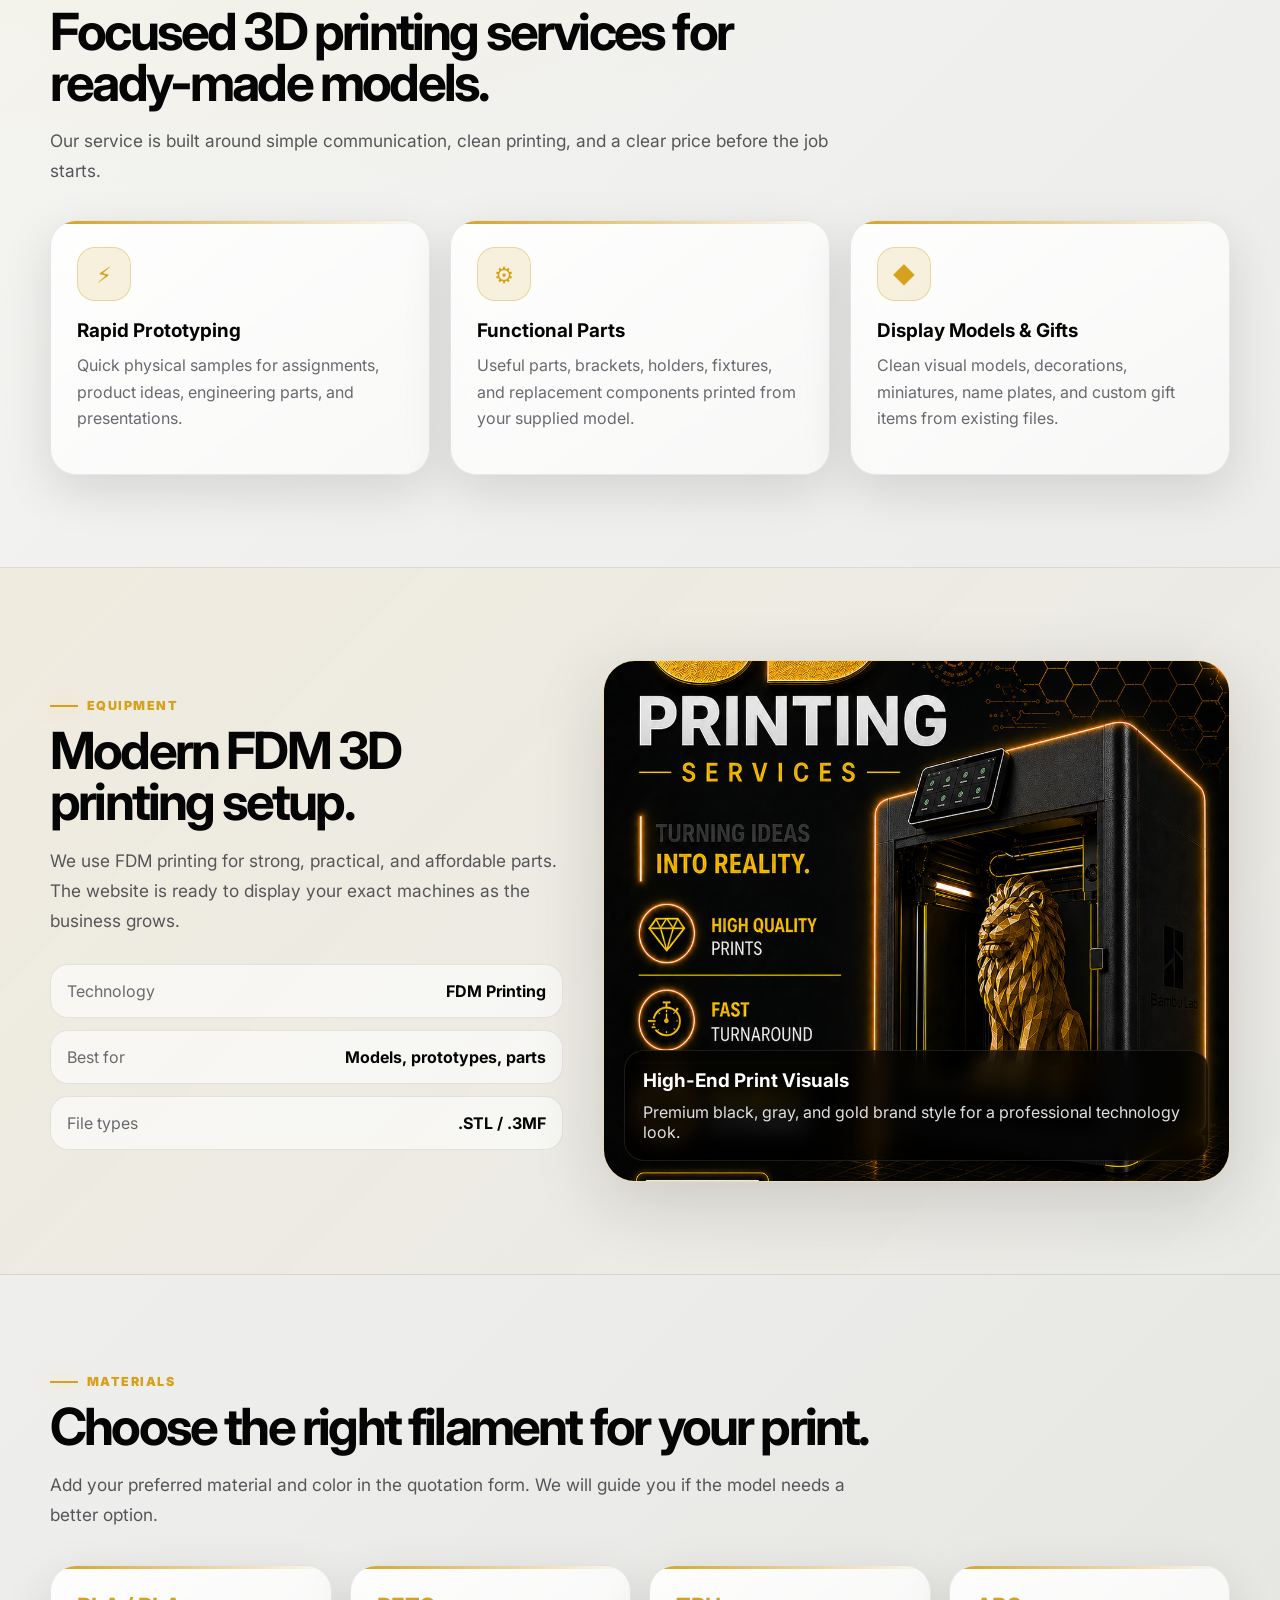
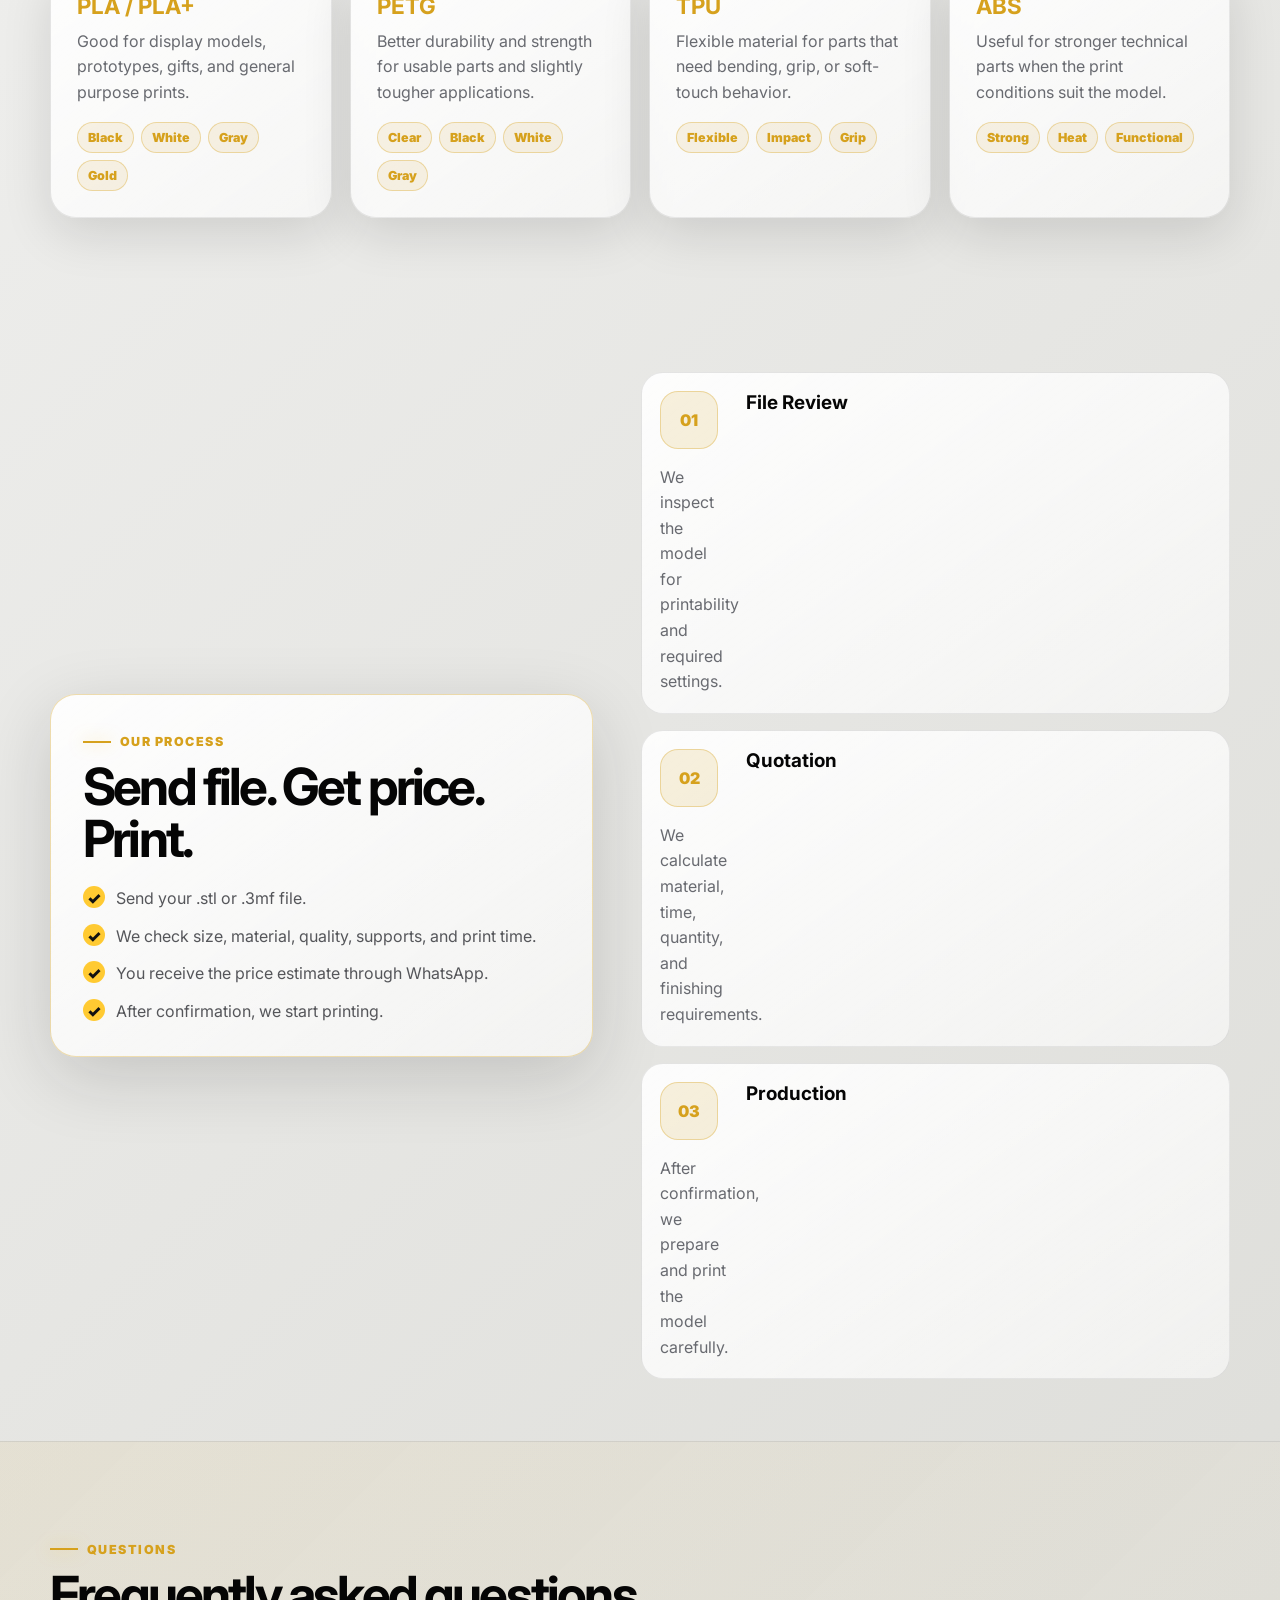
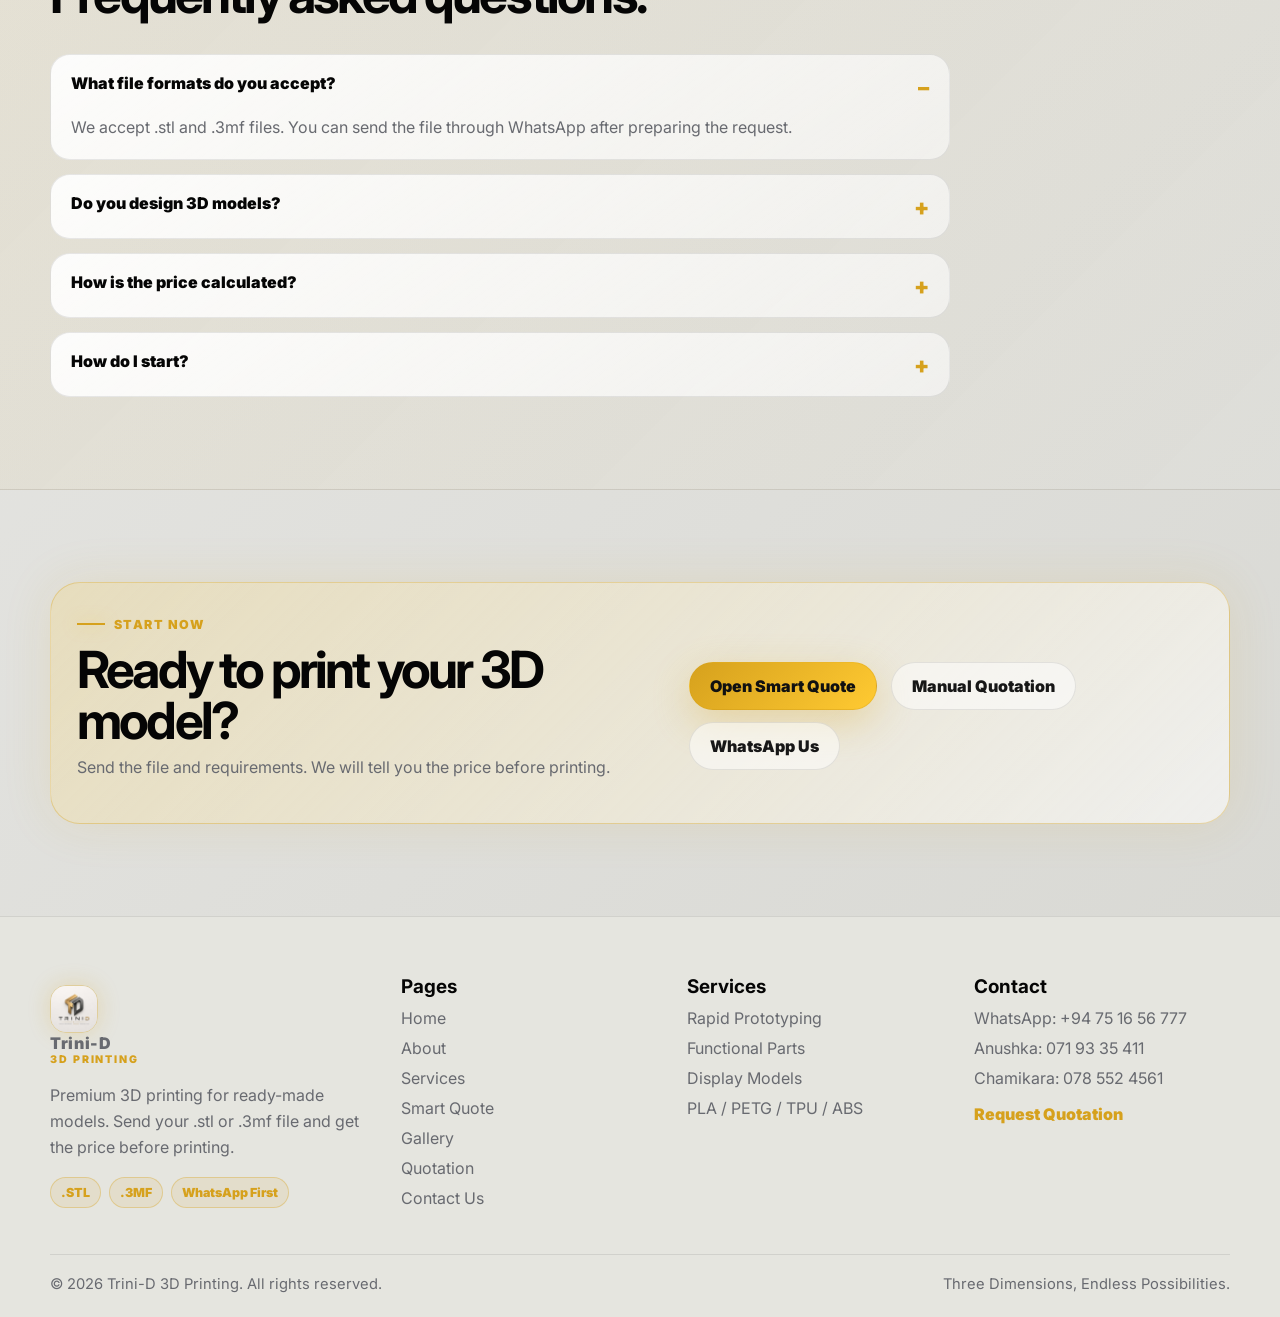
==== commit eb616ef1: "smart quote" ====
--- a/index.html
+++ b/index.html
@@ -17,7 +17,7 @@
       <img src="assets/logo.jpg" class="brand-logo" alt="Trini-D logo" />
       <span>Trini-D <small>3D PRINTING</small></span>
     </a>
-    <nav class="nav-links" aria-label="Primary navigation"><a href="index.html" class="nav-link" data-nav>Home</a><a href="about.html" class="nav-link" data-nav>About</a><a href="services.html" class="nav-link" data-nav>Services</a><a href="gallery.html" class="nav-link" data-nav>Gallery</a><a href="quotation.html" class="nav-link" data-nav>Quotation</a><a href="contact.html" class="nav-link" data-nav>Contact Us</a></nav>
+    <nav class="nav-links" aria-label="Primary navigation"><a href="index.html" class="nav-link" data-nav>Home</a><a href="about.html" class="nav-link" data-nav>About</a><a href="services.html" class="nav-link" data-nav>Services</a><a href="smartquote.html" class="nav-link" data-nav>Smart Quote</a><a href="gallery.html" class="nav-link" data-nav>Gallery</a><a href="quotation.html" class="nav-link" data-nav>Quotation</a><a href="contact.html" class="nav-link" data-nav>Contact Us</a></nav>
     <div class="nav-cta">
       <a class="btn ghost hide-sm" href="tel:0719335411">Call</a>
       <button class="theme-toggle" id="themeToggle" type="button" aria-label="Switch to dark mode" aria-pressed="false">
@@ -28,7 +28,7 @@
       <button class="menu-btn" id="menuBtn" type="button" aria-label="Open menu" aria-expanded="false">Menu</button>
     </div>
   </div>
-  <div class="mobile-menu" id="mobileMenu"><a href="index.html" data-nav>Home</a><a href="about.html" data-nav>About</a><a href="services.html" data-nav>Services</a><a href="gallery.html" data-nav>Gallery</a><a href="quotation.html" data-nav>Quotation</a><a href="contact.html" data-nav>Contact Us</a></div>
+  <div class="mobile-menu" id="mobileMenu"><a href="index.html" data-nav>Home</a><a href="about.html" data-nav>About</a><a href="services.html" data-nav>Services</a><a href="smartquote.html" data-nav>Smart Quote</a><a href="gallery.html" data-nav>Gallery</a><a href="quotation.html" data-nav>Quotation</a><a href="contact.html" data-nav>Contact Us</a></div>
 </header>
 
 <main>
@@ -42,7 +42,8 @@
           <span class="pill">.STL Accepted</span><span class="pill">.3MF Accepted</span><span class="pill">WhatsApp Quotation</span><span class="pill">FDM Printing</span>
         </div>
         <div class="hero-actions">
-          <a href="quotation.html" class="btn primary">Get the Free Quote Today</a>
+          <a href="smartquote.html" class="btn primary">Upload STL & Estimate</a>
+          <a href="quotation.html" class="btn ghost">Request Manual Quote</a>
           <a href="https://wa.me/94751656777" target="_blank" class="btn ghost" rel="noopener">Send Model on WhatsApp</a>
         </div>
       </div>
@@ -104,7 +105,7 @@
         <h2>Have a model already?</h2>
         <p class="muted">Upload or send your .stl / .3mf file with quantity, color, material, and deadline. We will reply with the price details.</p>
       </div>
-      <a href="quotation.html" class="btn primary">Open Quotation Form</a>
+      <div class="hero-actions"><a href="smartquote.html" class="btn primary">Open Smart Quote</a><a href="quotation.html" class="btn ghost">Manual Quotation</a></div>
     </div>
   </section>
 
@@ -197,7 +198,7 @@
     <div class="container">
       <div class="quote-strip reveal-up">
         <div><span class="eyebrow">Start Now</span><h2>Ready to print your 3D model?</h2><p class="muted">Send the file and requirements. We will tell you the price before printing.</p></div>
-        <div class="quote-actions"><a href="quotation.html" class="btn primary">Open Quotation Form</a><a href="https://wa.me/94751656777" class="btn ghost" target="_blank" rel="noopener">WhatsApp Us</a></div>
+        <div class="quote-actions"><div class="hero-actions"><a href="smartquote.html" class="btn primary">Open Smart Quote</a><a href="quotation.html" class="btn ghost">Manual Quotation</a></div><a href="https://wa.me/94751656777" class="btn ghost" target="_blank" rel="noopener">WhatsApp Us</a></div>
       </div>
     </div>
   </section>
@@ -214,7 +215,7 @@
     </div>
     <div>
       <h3>Pages</h3>
-      <a href="index.html">Home</a><a href="about.html">About</a><a href="services.html">Services</a><a href="gallery.html">Gallery</a><a href="quotation.html">Quotation</a><a href="contact.html">Contact Us</a>
+      <a href="index.html">Home</a><a href="about.html">About</a><a href="services.html">Services</a><a href="smartquote.html">Smart Quote</a><a href="gallery.html">Gallery</a><a href="quotation.html">Quotation</a><a href="contact.html">Contact Us</a>
     </div>
     <div>
       <h3>Services</h3>
--- a/styles.css
+++ b/styles.css
@@ -395,3 +395,14 @@
   .showcase-steps{left:8px;right:8px;bottom:0;grid-template-columns:1fr 1fr 1fr;gap:6px;}
   .showcase-steps span{font-size:.72rem;padding:9px 7px;}
 }
+
+/* Trini-D v17: simple input fields only - remove number spinner arrows */
+input[type="number"] {
+  appearance: textfield;
+  -moz-appearance: textfield;
+}
+input[type="number"]::-webkit-outer-spin-button,
+input[type="number"]::-webkit-inner-spin-button {
+  -webkit-appearance: none;
+  margin: 0;
+}
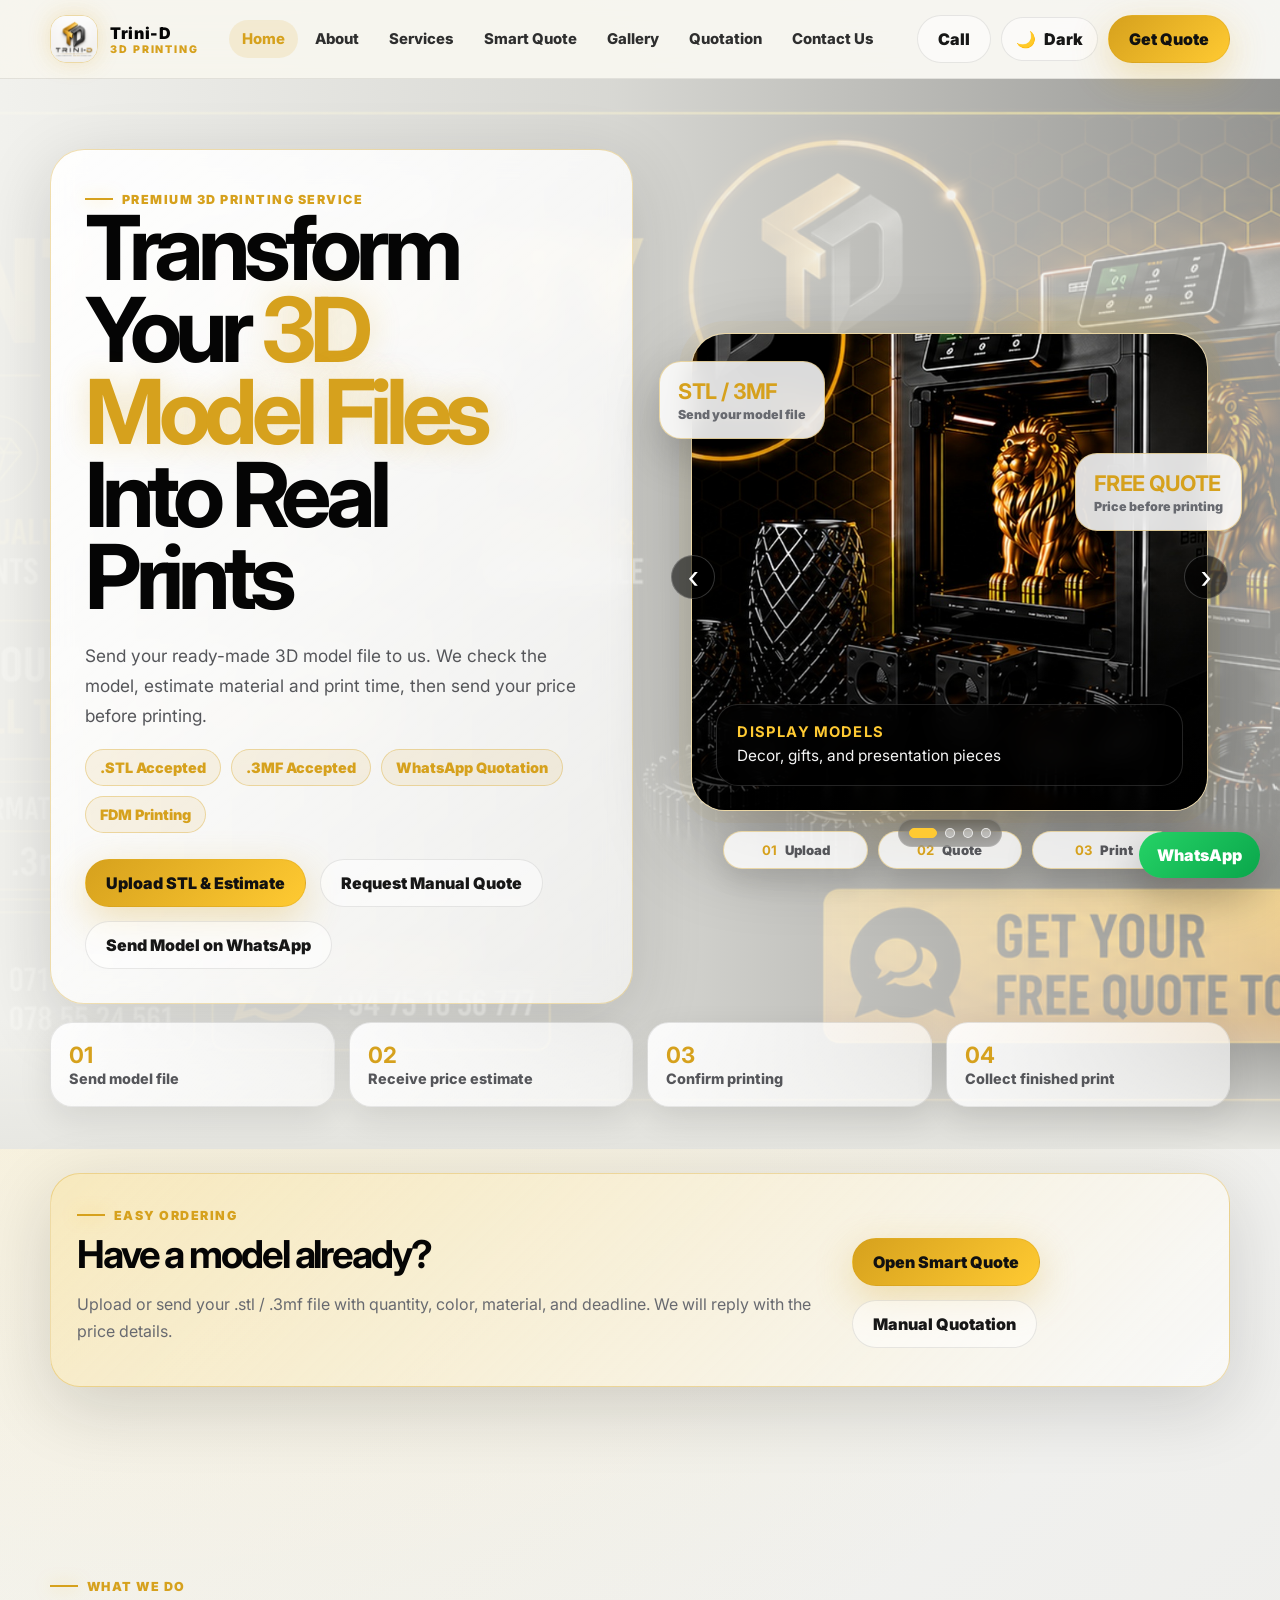
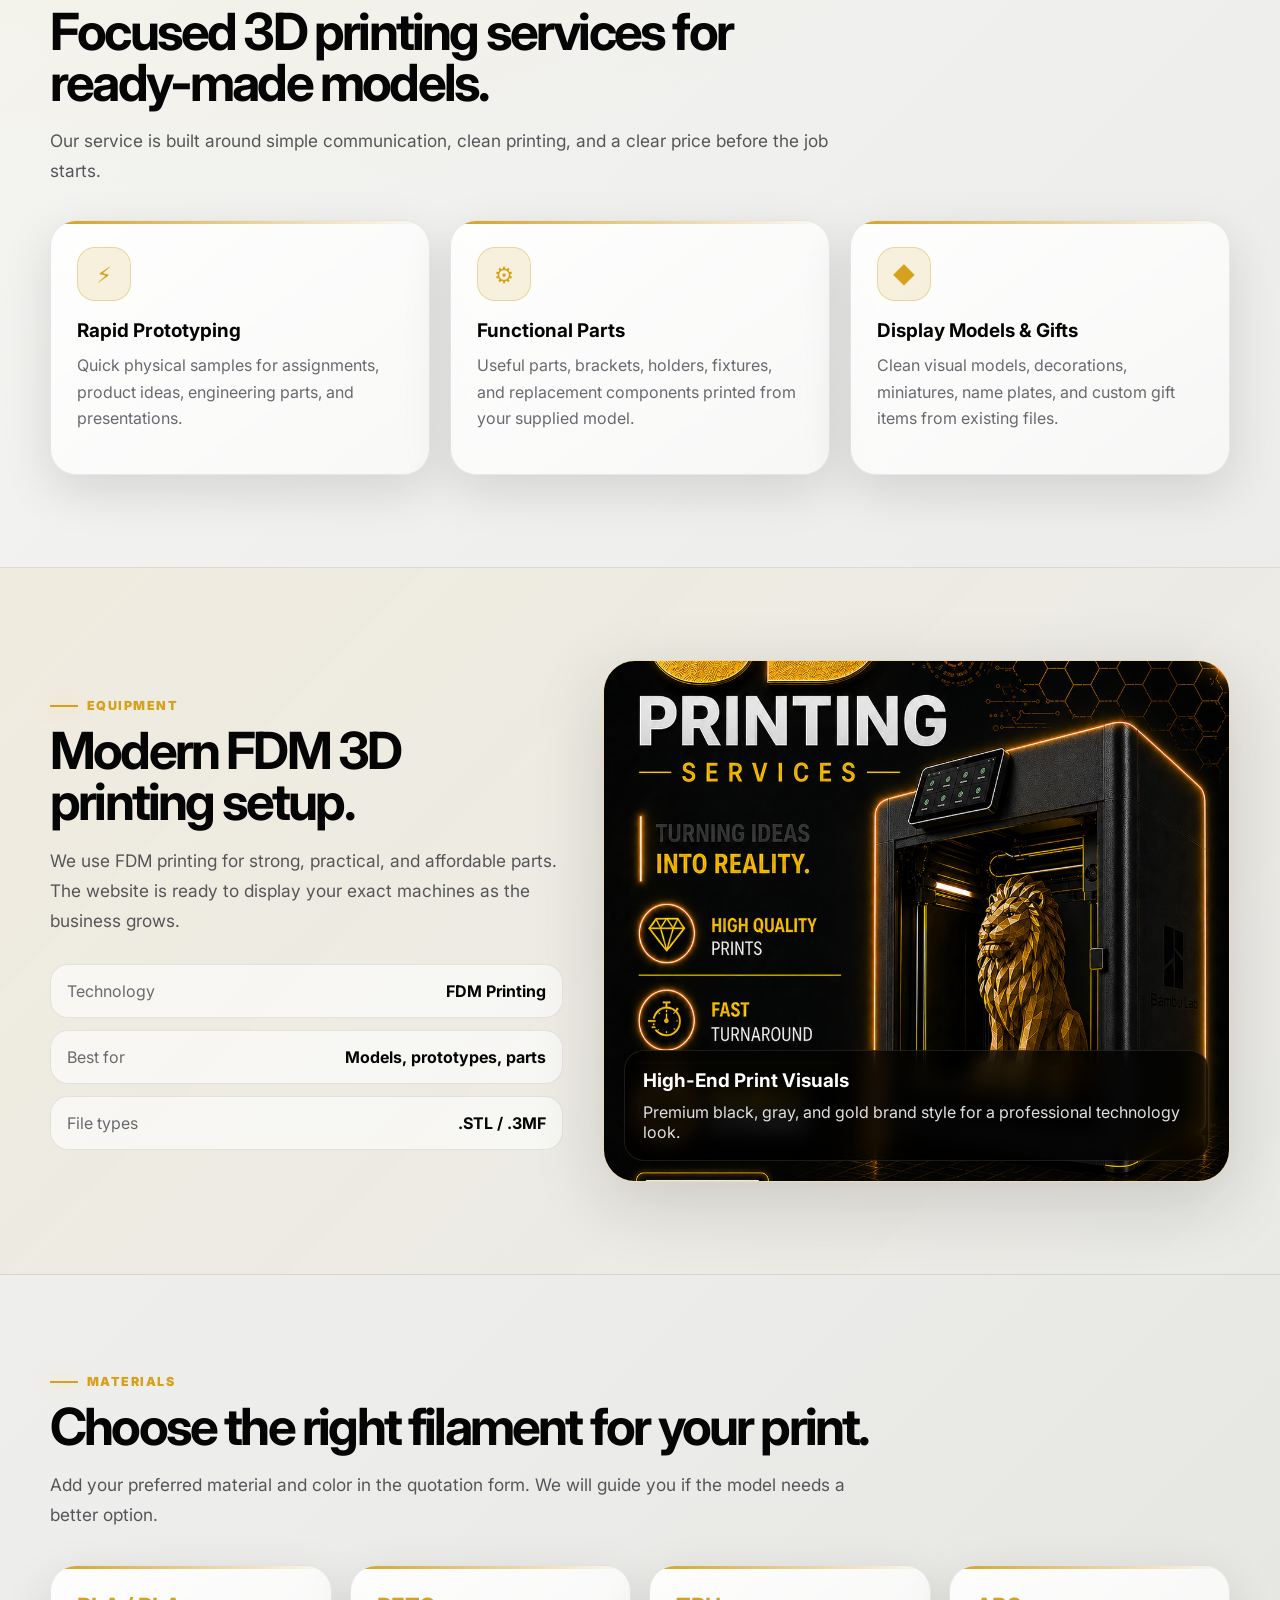
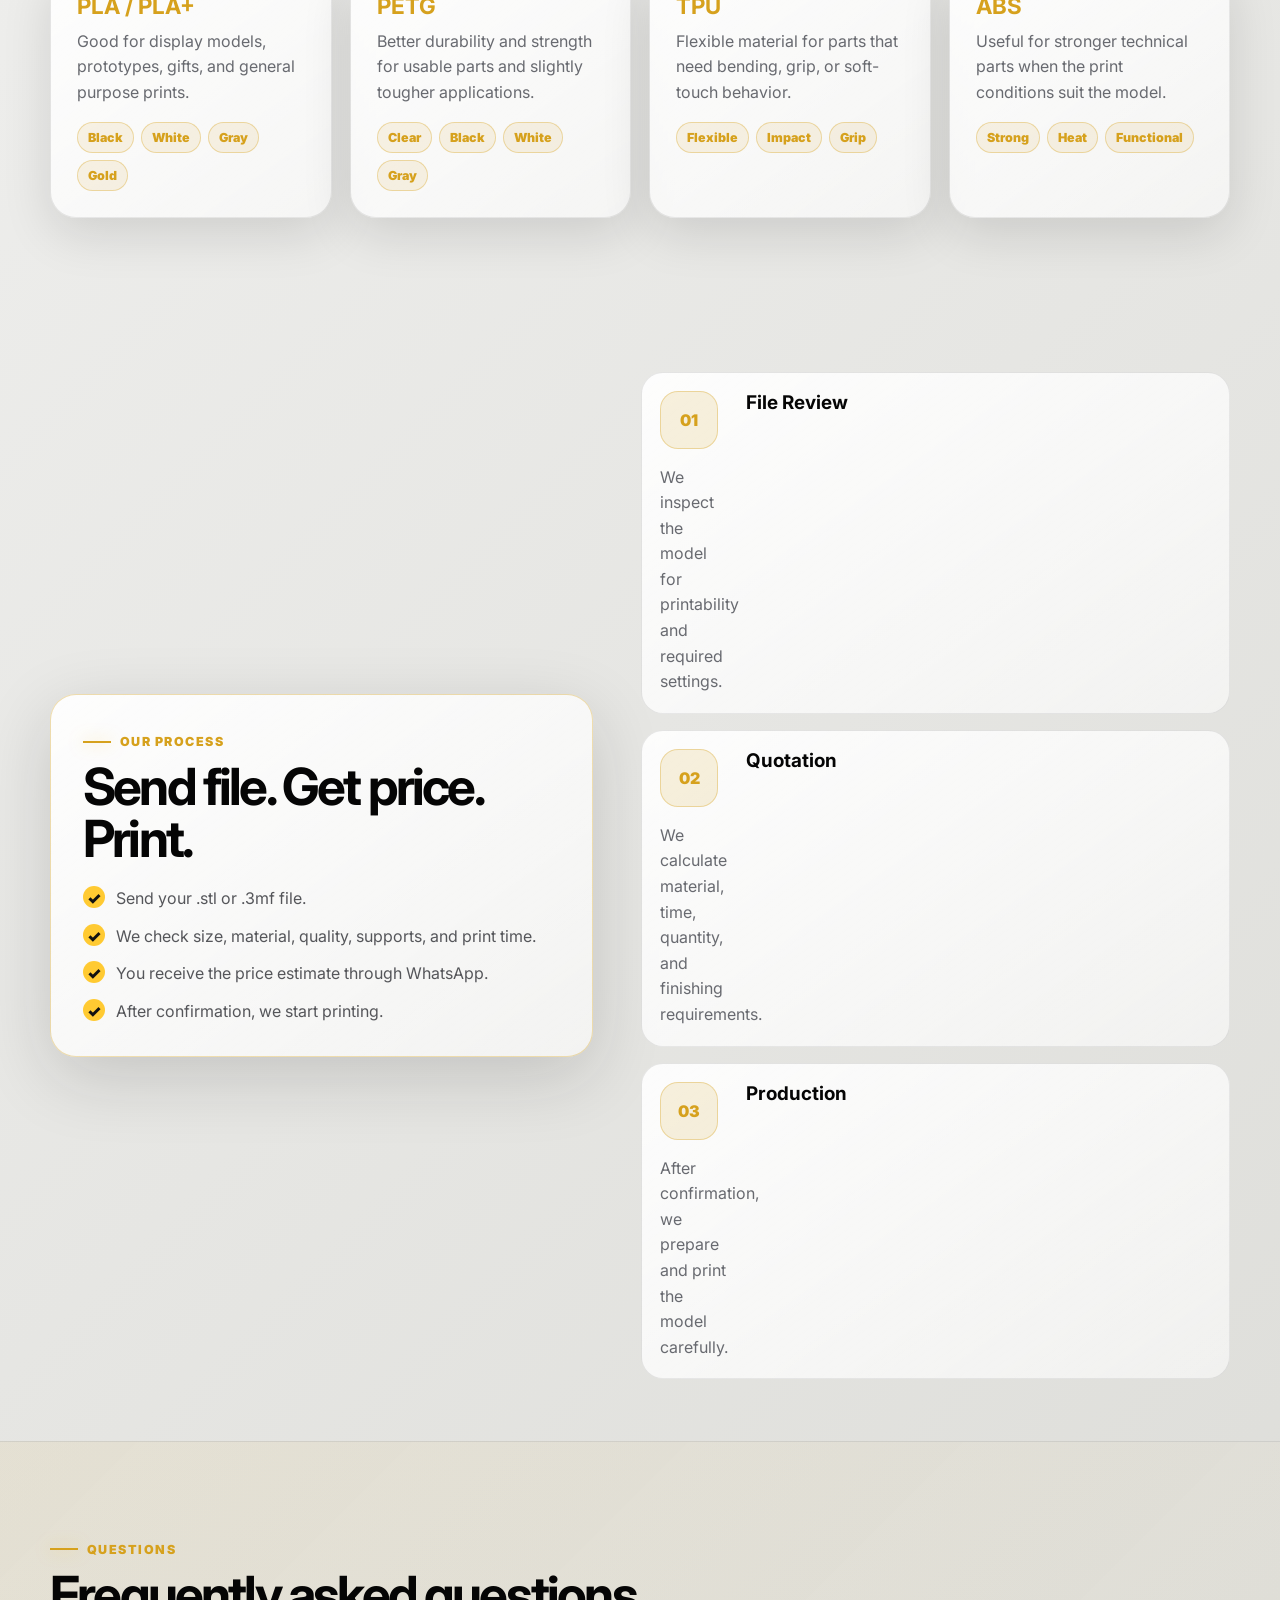
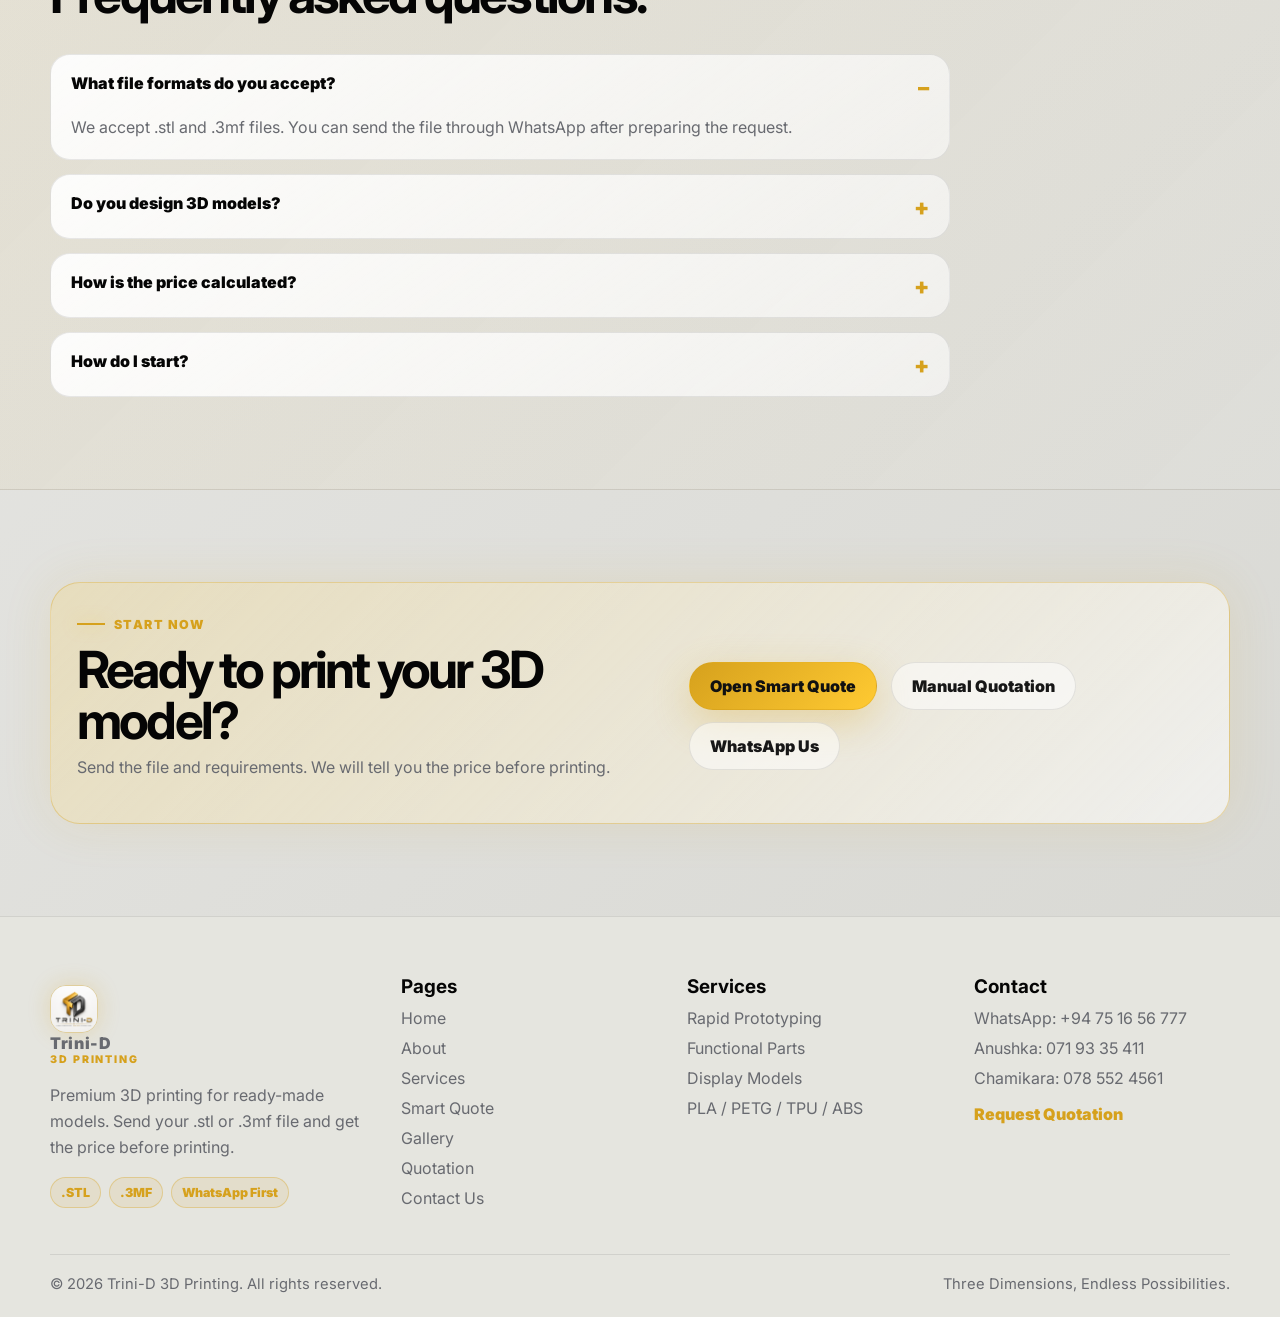
==== commit 5bf52e9c: "added discount feature to quote repplaced the shared components" ====
--- a/index.html
+++ b/index.html
@@ -14,7 +14,7 @@
 <header class="site-header" id="top">
   <div class="container nav">
     <a class="brand" href="index.html" aria-label="Trini-D home">
-      <img src="assets/logo.jpg" class="brand-logo" alt="Trini-D logo" />
+      <img src="assets/logo.jpg?v=58" class="brand-logo" alt="Trini-D logo" />
       <span>Trini-D <small>3D PRINTING</small></span>
     </a>
     <nav class="nav-links" aria-label="Primary navigation"><a href="index.html" class="nav-link" data-nav>Home</a><a href="about.html" class="nav-link" data-nav>About</a><a href="services.html" class="nav-link" data-nav>Services</a><a href="smartquote.html" class="nav-link" data-nav>Smart Quote</a><a href="gallery.html" class="nav-link" data-nav>Gallery</a><a href="quotation.html" class="nav-link" data-nav>Quotation</a><a href="contact.html" class="nav-link" data-nav>Contact Us</a></nav>
@@ -209,7 +209,7 @@
 <footer class="footer">
   <div class="container footer-grid">
     <div>
-      <a class="brand" href="index.html"><img src="assets/logo.jpg" class="brand-logo" alt="Trini-D logo"><span>Trini-D <small>3D PRINTING</small></span></a>
+      <a class="brand" href="index.html"><img src="assets/logo.jpg?v=58" class="brand-logo" alt="Trini-D logo"><span>Trini-D <small>3D PRINTING</small></span></a>
       <p class="muted footer-text">Premium 3D printing for ready-made models. Send your .stl or .3mf file and get the price before printing.</p>
       <div class="social-pills"><span>.STL</span><span>.3MF</span><span>WhatsApp First</span></div>
     </div>
